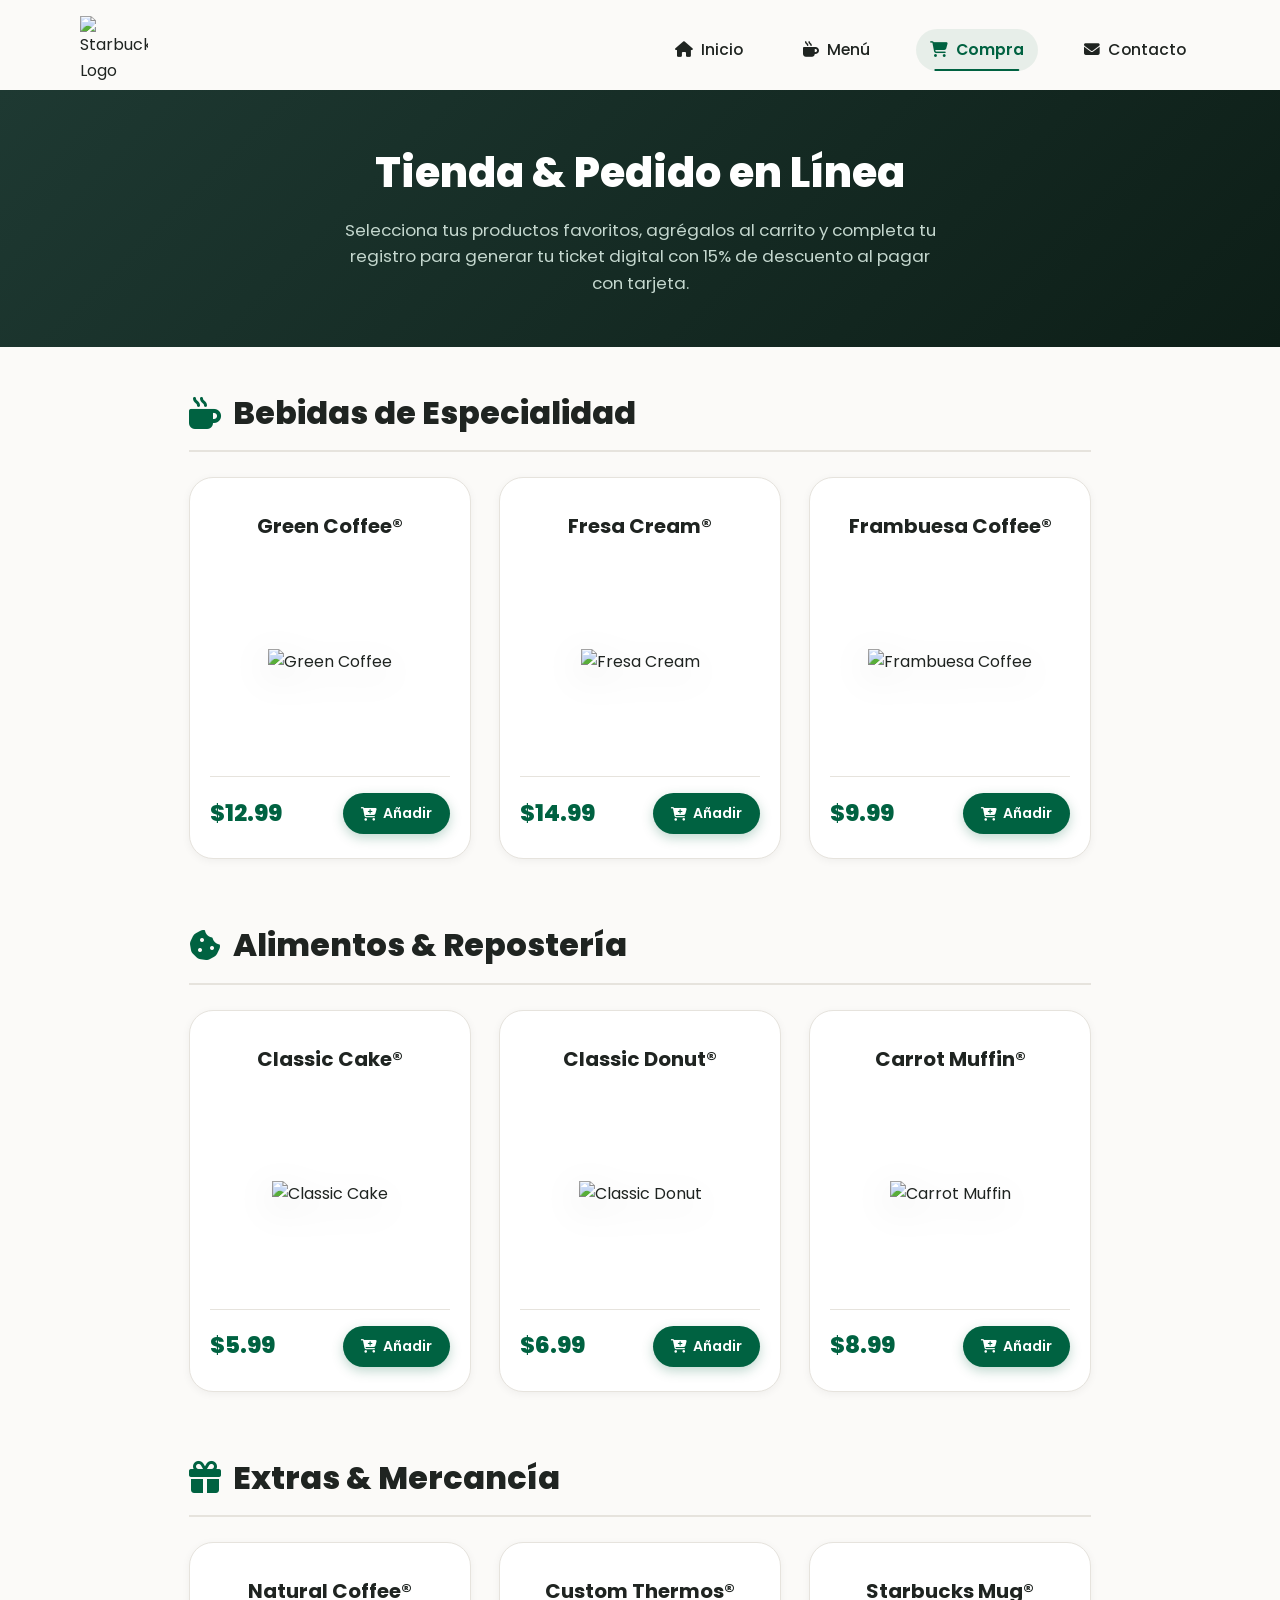
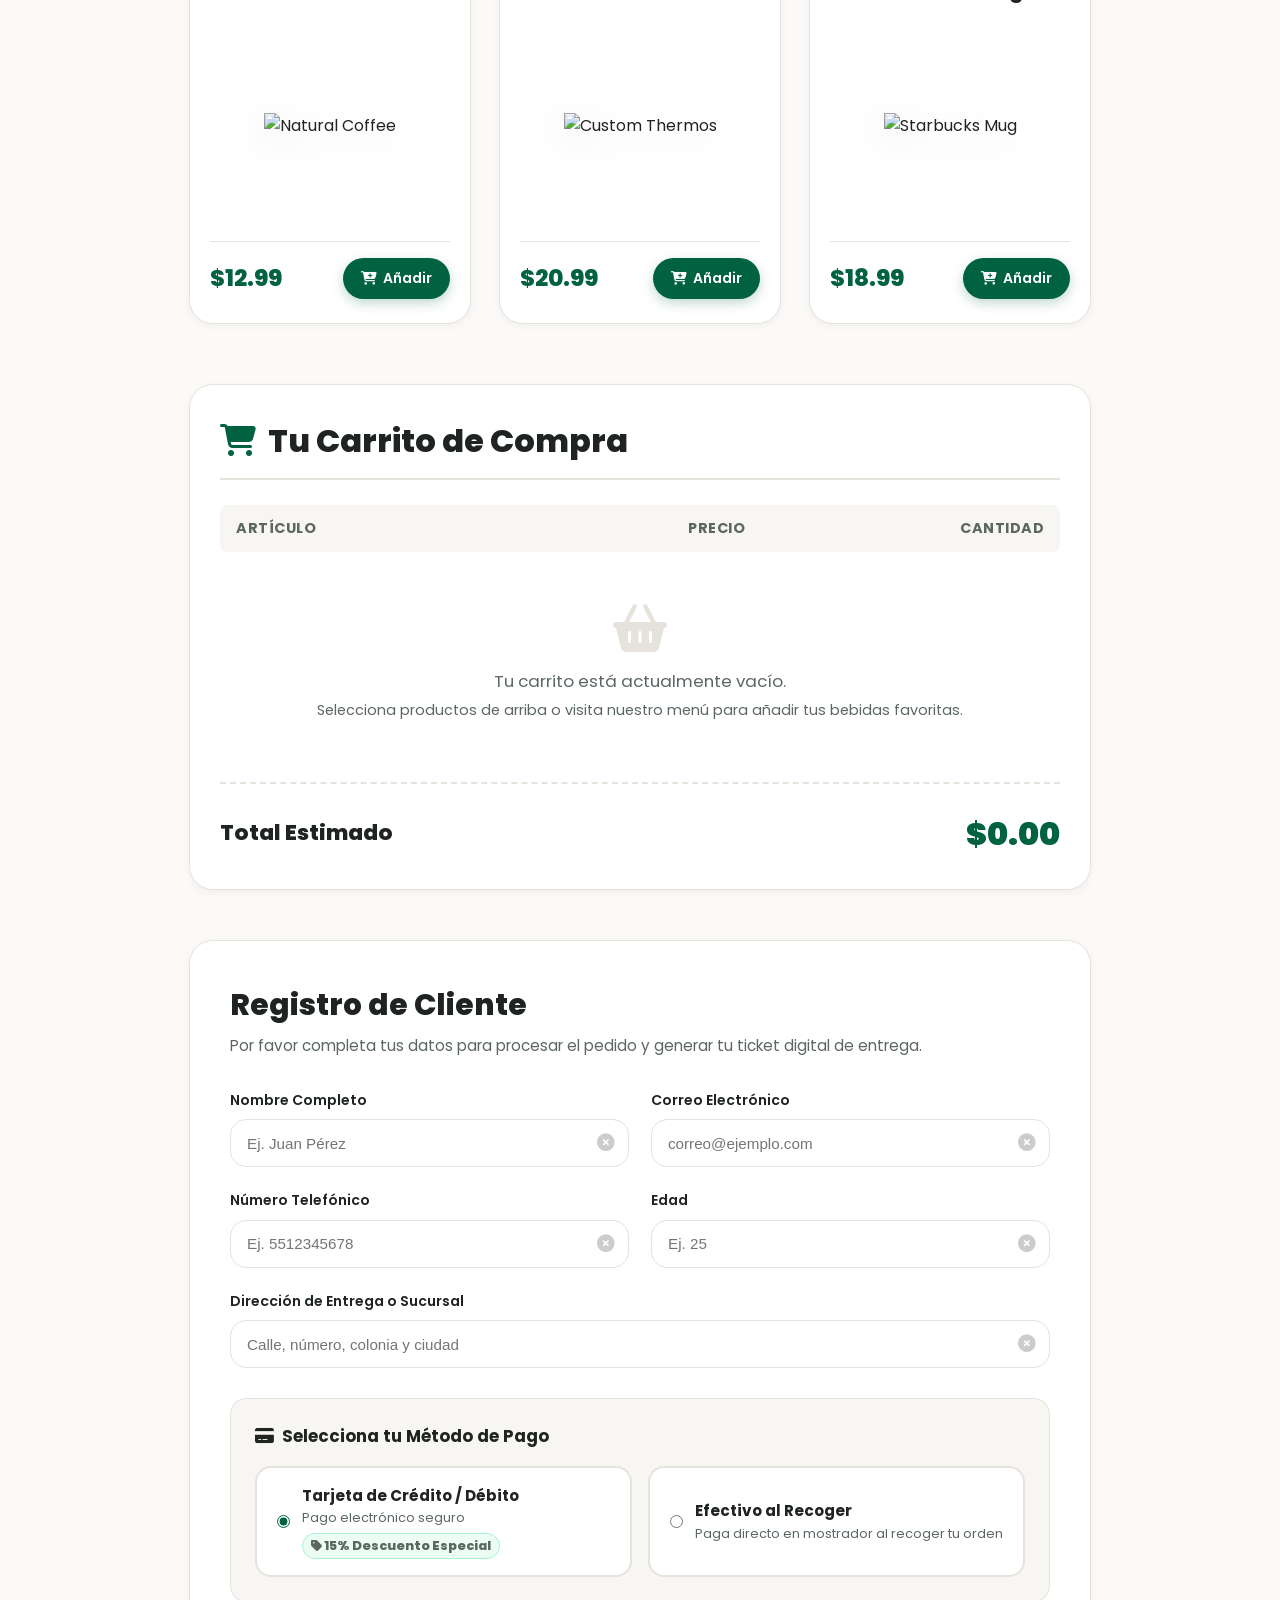
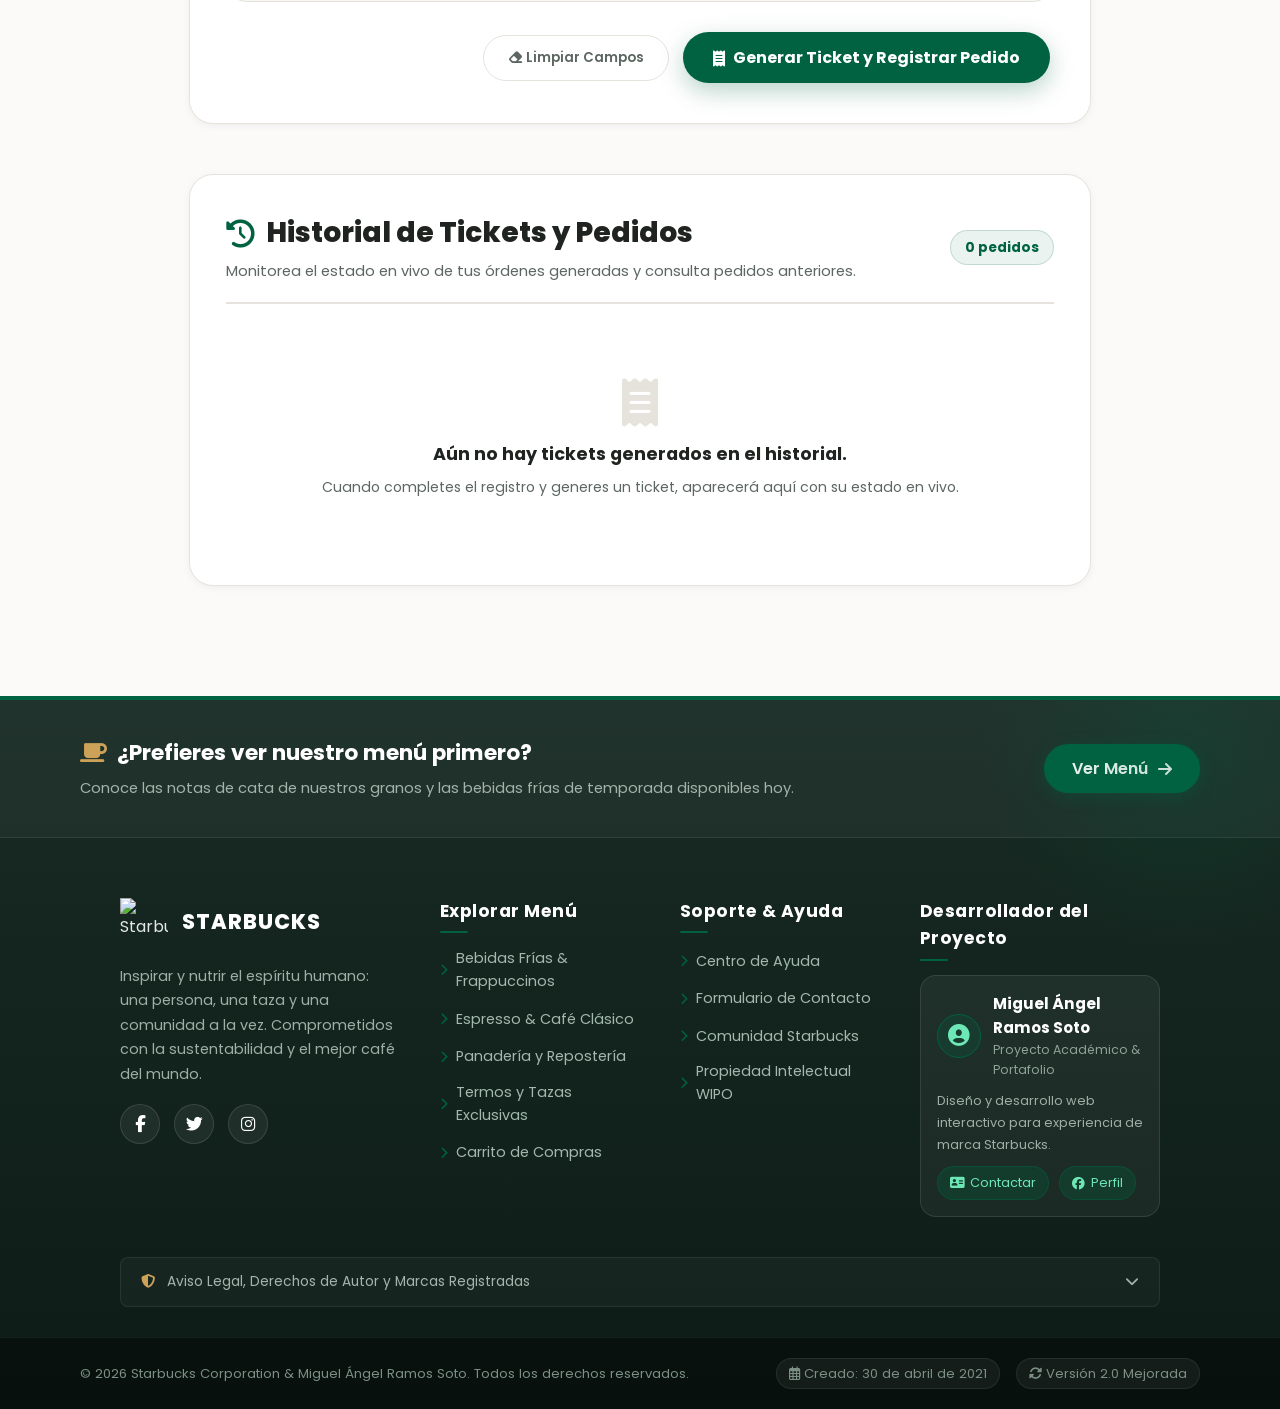
==== compra.html @ 40437608 "feat: optimizacion general de diseno, rendimiento, animaciones, footer premium e historial de ticket" ====
<!-- Miguel Angel Ramos Soto -->
<!DOCTYPE html>
<html lang="es">
<head>
  <meta charset="UTF-8">
  <meta name="viewport" content="width=device-width, initial-scale=1.0">
  <meta name="description" content="Starbucks - Tienda en línea, carrito de compras, registro y generación de ticket digital.">
  <title>Starbucks® - Carrito y Compra</title>
  <link rel="icon" href="Img/logo.ico">
  <!-- Fonts & Icons -->
  <link rel="preconnect" href="https://fonts.googleapis.com">
  <link rel="preconnect" href="https://fonts.gstatic.com" crossorigin>
  <link rel="stylesheet" href="https://cdnjs.cloudflare.com/ajax/libs/font-awesome/6.5.1/css/all.min.css">
  <!-- Stylesheets -->
  <link rel="stylesheet" href="CSS/theme.css">
  <link rel="stylesheet" href="CSS/styles.css">
  <link rel="stylesheet" href="CSS/estiloticket.css">
</head>
<body class="shop-page">

  <!-- Navigation Header -->
  <header class="site-header">
    <div class="header-brand">
      <a href="index.html" class="site-logo" aria-label="Starbucks Inicio">
        <img src="Img/logo.png" alt="Starbucks Logo" width="68" height="68">
      </a>
    </div>

    <button class="toggle-menu-btn" onclick="toggleMenu()" aria-label="Abrir Menú de Navegación">
      <span></span>
      <span></span>
      <span></span>
    </button>

    <div class="navegador-wrapper">
      <ul class="navegador">
        <li><a href="index.html"><i class="fas fa-home"></i> Inicio</a></li>
        <li><a href="menu.html"><i class="fas fa-mug-hot"></i> Menú</a></li>
        <li>
          <a href="compra.html" class="nav-cart-link activo">
            <i class="fas fa-shopping-cart"></i> Compra
            <span class="cart-badge">0</span>
          </a>
        </li>
        <li><a href="contacto.html"><i class="fas fa-envelope"></i> Contacto</a></li>
      </ul>
    </div>
  </header>

  <!-- Banner -->
  <section class="shop-hero">
    <h1>Tienda & Pedido en Línea</h1>
    <p>Selecciona tus productos favoritos, agrégalos al carrito y completa tu registro para generar tu ticket digital con 15% de descuento al pagar con tarjeta.</p>
  </section>

  <div class="container">
    
    <!-- 1. Bebidas -->
    <section class="content-section">
      <h2 class="section-header"><i class="fas fa-mug-hot"></i> Bebidas de Especialidad</h2>
      <div class="shop-items">
        <!-- Item 1 -->
        <div class="shop-item">
          <span class="shop-item-title">Green Coffee®</span>
          <div class="shop-item-image-wrapper">
            <img class="shop-item-image" src="Img/img1.png" alt="Green Coffee" loading="lazy">
          </div>
          <div class="shop-item-details">
            <span class="shop-item-price">$12.99</span>
            <button class="btn btn-primary shop-item-button" type="button">
              <i class="fas fa-cart-plus"></i> Añadir
            </button>
          </div>
        </div>

        <!-- Item 2 -->
        <div class="shop-item">
          <span class="shop-item-title">Fresa Cream®</span>
          <div class="shop-item-image-wrapper">
            <img class="shop-item-image" src="Img/img2.png" alt="Fresa Cream" loading="lazy">
          </div>
          <div class="shop-item-details">
            <span class="shop-item-price">$14.99</span>
            <button class="btn btn-primary shop-item-button" type="button">
              <i class="fas fa-cart-plus"></i> Añadir
            </button>
          </div>
        </div>

        <!-- Item 3 -->
        <div class="shop-item">
          <span class="shop-item-title">Frambuesa Coffee®</span>
          <div class="shop-item-image-wrapper">
            <img class="shop-item-image" src="Img/img3.png" alt="Frambuesa Coffee" loading="lazy">
          </div>
          <div class="shop-item-details">
            <span class="shop-item-price">$9.99</span>
            <button class="btn btn-primary shop-item-button" type="button">
              <i class="fas fa-cart-plus"></i> Añadir
            </button>
          </div>
        </div>
      </div>
    </section>

    <!-- 2. Alimentos -->
    <section class="content-section">
      <h2 class="section-header"><i class="fas fa-cookie-bite"></i> Alimentos & Repostería</h2>
      <div class="shop-items">
        <!-- Item 4 -->
        <div class="shop-item">
          <span class="shop-item-title">Classic Cake®</span>
          <div class="shop-item-image-wrapper">
            <img class="shop-item-image" src="Img/extra2.png" alt="Classic Cake" loading="lazy">
          </div>
          <div class="shop-item-details">
            <span class="shop-item-price">$5.99</span>
            <button class="btn btn-primary shop-item-button" type="button">
              <i class="fas fa-cart-plus"></i> Añadir
            </button>
          </div>
        </div>

        <!-- Item 5 -->
        <div class="shop-item">
          <span class="shop-item-title">Classic Donut®</span>
          <div class="shop-item-image-wrapper">
            <img class="shop-item-image" src="Img/extra3.png" alt="Classic Donut" loading="lazy">
          </div>
          <div class="shop-item-details">
            <span class="shop-item-price">$6.99</span>
            <button class="btn btn-primary shop-item-button" type="button">
              <i class="fas fa-cart-plus"></i> Añadir
            </button>
          </div>
        </div>

        <!-- Item 6 -->
        <div class="shop-item">
          <span class="shop-item-title">Carrot Muffin®</span>
          <div class="shop-item-image-wrapper">
            <img class="shop-item-image" src="Img/extra4.png" alt="Carrot Muffin" loading="lazy">
          </div>
          <div class="shop-item-details">
            <span class="shop-item-price">$8.99</span>
            <button class="btn btn-primary shop-item-button" type="button">
              <i class="fas fa-cart-plus"></i> Añadir
            </button>
          </div>
        </div>
      </div>
    </section>

    <!-- 3. Extras -->
    <section class="content-section">
      <h2 class="section-header"><i class="fas fa-gift"></i> Extras & Mercancía</h2>
      <div class="shop-items">
        <!-- Item 7 -->
        <div class="shop-item">
          <span class="shop-item-title">Natural Coffee®</span>
          <div class="shop-item-image-wrapper">
            <img class="shop-item-image" src="Img/extra5.png" alt="Natural Coffee" loading="lazy">
          </div>
          <div class="shop-item-details">
            <span class="shop-item-price">$12.99</span>
            <button class="btn btn-primary shop-item-button" type="button">
              <i class="fas fa-cart-plus"></i> Añadir
            </button>
          </div>
        </div>

        <!-- Item 8 -->
        <div class="shop-item">
          <span class="shop-item-title">Custom Thermos®</span>
          <div class="shop-item-image-wrapper">
            <img class="shop-item-image" src="Img/extra6.png" alt="Custom Thermos" loading="lazy">
          </div>
          <div class="shop-item-details">
            <span class="shop-item-price">$20.99</span>
            <button class="btn btn-primary shop-item-button" type="button">
              <i class="fas fa-cart-plus"></i> Añadir
            </button>
          </div>
        </div>

        <!-- Item 9 -->
        <div class="shop-item">
          <span class="shop-item-title">Starbucks Mug®</span>
          <div class="shop-item-image-wrapper">
            <img class="shop-item-image" src="Img/extra7.png" alt="Starbucks Mug" loading="lazy">
          </div>
          <div class="shop-item-details">
            <span class="shop-item-price">$18.99</span>
            <button class="btn btn-primary shop-item-button" type="button">
              <i class="fas fa-cart-plus"></i> Añadir
            </button>
          </div>
        </div>
      </div>
    </section>

    <!-- 4. Shopping Cart -->
    <section class="cart-card" id="seccion-carrito">
      <h2 class="section-header"><i class="fas fa-shopping-cart"></i> Tu Carrito de Compra</h2>
      
      <div class="cart-header-row">
        <span style="flex: 2;">Artículo</span>
        <span style="flex: 1; text-align: center;">Precio</span>
        <span style="flex: 1.2; text-align: right;">Cantidad</span>
      </div>

      <div class="cart-items">
        <!-- Rows dynamically injected by store.js -->
      </div>

      <div class="cart-empty-message" style="display: none;">
        <i class="fas fa-shopping-basket"></i>
        <p>Tu carrito está actualmente vacío.</p>
        <p style="font-size: 0.9rem; margin-top: 4px;">Selecciona productos de arriba o visita nuestro menú para añadir tus bebidas favoritas.</p>
      </div>

      <div class="cart-total-bar">
        <span class="cart-total-title">Total Estimado</span>
        <span class="cart-total-price">$0.00</span>
      </div>
    </section>

    <!-- 5. Formulario de Registro y Checkout -->
    <section class="checkout-card">
      <div class="checkout-intro">
        <h2>Registro de Cliente</h2>
        <p>Por favor completa tus datos para procesar el pedido y generar tu ticket digital de entrega.</p>
      </div>

      <form class="formulario" id="formulario" name="form">
        <div class="formulario-grid">
          
          <!-- Nombre -->
          <div class="formulario__grupo" id="grupo__nombre">
            <label for="nombre" class="formulario__label">Nombre Completo</label>
            <div class="formulario__grupo-input">
              <input type="text" class="formulario__input" name="nombre" id="nombre" placeholder="Ej. Juan Pérez" required>
              <i class="formulario__validacion-estado fas fa-times-circle"></i>
            </div>
            <p class="formulario__input-error">Solo se aceptan letras y espacios (2 a 40 caracteres).</p>
          </div>

          <!-- Correo -->
          <div class="formulario__grupo" id="grupo__correo">
            <label for="correo" class="formulario__label">Correo Electrónico</label>
            <div class="formulario__grupo-input">
              <input type="email" class="formulario__input" name="correo" id="correo" placeholder="correo@ejemplo.com" required>
              <i class="formulario__validacion-estado fas fa-times-circle"></i>
            </div>
            <p class="formulario__input-error">Ingrese un correo electrónico válido (ej. usuario@gmail.com).</p>
          </div>

          <!-- Teléfono -->
          <div class="formulario__grupo" id="grupo__telefono">
            <label for="telefono" class="formulario__label">Número Telefónico</label>
            <div class="formulario__grupo-input">
              <input type="tel" class="formulario__input" name="telefono" id="telefono" placeholder="Ej. 5512345678" required>
              <i class="formulario__validacion-estado fas fa-times-circle"></i>
            </div>
            <p class="formulario__input-error">Solo números (entre 7 y 14 dígitos).</p>
          </div>

          <!-- Edad -->
          <div class="formulario__grupo" id="grupo__edad">
            <label for="edad" class="formulario__label">Edad</label>
            <div class="formulario__grupo-input">
              <input type="number" class="formulario__input" name="edad" id="edad" min="1" max="99" placeholder="Ej. 25" required>
              <i class="formulario__validacion-estado fas fa-times-circle"></i>
            </div>
            <p class="formulario__input-error">Ingrese una edad válida (1 a 99 años).</p>
          </div>

          <!-- Dirección -->
          <div class="formulario__grupo full-width" id="grupo__direccion">
            <label for="direccion" class="formulario__label">Dirección de Entrega o Sucursal</label>
            <div class="formulario__grupo-input">
              <input type="text" class="formulario__input" name="direccion" id="direccion" placeholder="Calle, número, colonia y ciudad" required>
              <i class="formulario__validacion-estado fas fa-times-circle"></i>
            </div>
            <p class="formulario__input-error">La dirección debe tener entre 5 y 60 caracteres.</p>
          </div>

        </div>

        <!-- Método de Pago -->
        <div class="payment-selector">
          <div class="payment-title">
            <i class="fas fa-credit-card"></i> Selecciona tu Método de Pago
          </div>
          <div class="payment-options-grid">
            <label class="payment-card-option" for="tarjeta">
              <input type="radio" name="tipo" id="tarjeta" value="Tarjeta de Crédito" checked>
              <div class="payment-card-label">
                <strong>Tarjeta de Crédito / Débito</strong>
                <span>Pago electrónico seguro</span>
                <span class="discount-badge"><i class="fas fa-tag"></i> 15% Descuento Especial</span>
              </div>
            </label>

            <label class="payment-card-option" for="efectivo">
              <input type="radio" name="tipo" id="efectivo" value="Dinero en Efectivo">
              <div class="payment-card-label">
                <strong>Efectivo al Recoger</strong>
                <span>Paga directo en mostrador al recoger tu orden</span>
              </div>
            </label>
          </div>
        </div>

        <!-- Mensajes de Estado -->
        <div class="formulario__mensaje" id="formulario__mensaje">
          <p><i class="fas fa-exclamation-triangle"></i> <b>Error:</b> Por favor revisa que todos los campos del formulario estén correctamente llenados.</p>
        </div>

        <div class="formulario__mensaje-exito" id="formulario__mensaje-exito">
          <!-- Text dynamically filled upon order confirmation -->
        </div>

        <!-- Botones de Acción del Formulario -->
        <div class="form-actions-row">
          <button id="boton2" type="button" class="btn-clear">
            <i class="fas fa-eraser"></i> Limpiar Campos
          </button>
          <button id="boton" type="button" class="btn-generate-ticket">
            <i class="fas fa-receipt"></i> Generar Ticket y Registrar Pedido
          </button>
        </div>

        <!-- 6. Ticket de Compra Digital -->
        <div id="mostrar">
          <div class="ticket-wrapper">
            <div class="ticket-top">
              <div class="ticket-brand">
                <img src="Img/logo.png" alt="Starbucks Logo">
                <div class="ticket-brand-text">
                  <h2>Starbucks Coffee®</h2>
                  <p>1500 Broadway, New York NY • Sucursal Oficial</p>
                </div>
              </div>
              <span class="ticket-badge-pill">Ticket Digital</span>
            </div>

            <!-- Contenido dinámico del ticket -->
            <div id="parrafo"></div>

            <div class="ticket-footer-centrar">
              <img src="Img/barras.png" alt="Código de Barras" class="ticket-barcode-img">
              <p>Presenta este código al recoger tu pedido en mostrador.<br>¡Starbucks® agradece tu preferencia!</p>
              
              <div class="ticket-action-btns">
                <button type="button" class="btn-print-ticket" onclick="printTicket()">
                  <i class="fas fa-print"></i> Imprimir / Guardar Ticket
                </button>
              </div>
            </div>
          </div>
        </div>

      </form>
    </section>

    <!-- 7. Historial de Tickets y Estado de Pedidos -->
    <section class="ticket-history-card" id="seccion-historial">
      <div class="history-header">
        <div class="history-title-box">
          <h2><i class="fas fa-clock-rotate-left"></i> Historial de Tickets y Pedidos</h2>
          <p>Monitorea el estado en vivo de tus órdenes generadas y consulta pedidos anteriores.</p>
        </div>
        <span class="history-count-badge" id="historial-count">0 pedidos</span>
      </div>

      <div class="history-items-container" id="historial-contenedor">
        <!-- Renderizado dinámicamente por store.js -->
      </div>
    </section>

  </div>

  <!-- Premium Starbucks Footer -->
  <footer class="site-footer">
    <div class="footer-top-cta">
      <div class="footer-cta-wrapper">
        <div class="footer-cta-text">
          <h3><i class="fas fa-coffee" style="color: var(--sb-accent-gold);"></i> ¿Prefieres ver nuestro menú primero?</h3>
          <p>Conoce las notas de cata de nuestros granos y las bebidas frías de temporada disponibles hoy.</p>
        </div>
        <a href="menu.html" class="footer-cta-btn">
          <span>Ver Menú</span> <i class="fas fa-arrow-right"></i>
        </a>
      </div>
    </div>

    <div class="footer-main">
      <div class="footer-col">
        <div class="footer-brand-logo">
          <img src="Img/logo.png" alt="Starbucks Logo" width="48" height="48">
          <span>STARBUCKS</span>
        </div>
        <p>Inspirar y nutrir el espíritu humano: una persona, una taza y una comunidad a la vez. Comprometidos con la sustentabilidad y el mejor café del mundo.</p>
        <div class="footer-socials">
          <a href="https://www.facebook.com/Starbucks" target="_blank" rel="noopener noreferrer" class="footer-social-link" aria-label="Facebook">
            <i class="fab fa-facebook-f"></i>
          </a>
          <a href="https://twitter.com/starbucks" target="_blank" rel="noopener noreferrer" class="footer-social-link" aria-label="Twitter">
            <i class="fab fa-twitter"></i>
          </a>
          <a href="https://www.instagram.com/starbucks" target="_blank" rel="noopener noreferrer" class="footer-social-link" aria-label="Instagram">
            <i class="fab fa-instagram"></i>
          </a>
        </div>
      </div>

      <div class="footer-col">
        <h4>Explorar Menú</h4>
        <ul class="footer-links">
          <li><a href="menu.html"><i class="fas fa-chevron-right"></i> Bebidas Frías & Frappuccinos</a></li>
          <li><a href="menu.html"><i class="fas fa-chevron-right"></i> Espresso & Café Clásico</a></li>
          <li><a href="menu.html"><i class="fas fa-chevron-right"></i> Panadería y Repostería</a></li>
          <li><a href="menu.html"><i class="fas fa-chevron-right"></i> Termos y Tazas Exclusivas</a></li>
          <li><a href="compra.html"><i class="fas fa-chevron-right"></i> Carrito de Compras</a></li>
        </ul>
      </div>

      <div class="footer-col">
        <h4>Soporte & Ayuda</h4>
        <ul class="footer-links">
          <li><a href="https://www.starbucks.com.mx/customer-service/" target="_blank" rel="noopener noreferrer"><i class="fas fa-chevron-right"></i> Centro de Ayuda</a></li>
          <li><a href="contacto.html"><i class="fas fa-chevron-right"></i> Formulario de Contacto</a></li>
          <li><a href="https://www.starbucks.es/responsibility/community" target="_blank" rel="noopener noreferrer"><i class="fas fa-chevron-right"></i> Comunidad Starbucks</a></li>
          <li><a href="https://www.wipo.int/copyright/es/" target="_blank" rel="noopener noreferrer"><i class="fas fa-chevron-right"></i> Propiedad Intelectual WIPO</a></li>
        </ul>
      </div>

      <div class="footer-col">
        <h4>Desarrollador del Proyecto</h4>
        <div class="author-badge">
          <div class="author-badge-top">
            <div class="author-avatar-icon">
              <i class="fas fa-user-circle"></i>
            </div>
            <div class="author-info">
              <strong>Miguel Ángel Ramos Soto</strong>
              <span>Proyecto Académico & Portafolio</span>
            </div>
          </div>
          <p style="font-size: 0.8rem; margin-bottom: 8px;">Diseño y desarrollo web interactivo para experiencia de marca Starbucks.</p>
          <div class="author-actions">
            <a href="contacto.html"><i class="fas fa-address-card"></i> Contactar</a>
            <a href="https://www.facebook.com/profile.php?id=100006413612910" target="_blank" rel="noopener noreferrer"><i class="fab fa-facebook"></i> Perfil</a>
          </div>
        </div>
      </div>
    </div>

    <!-- Collapsible Legal Terms & Rights -->
    <div class="footer-legal-card">
      <button class="legal-toggle-btn" onclick="toggleLegal()" aria-expanded="false">
        <span><i class="fas fa-shield-alt" style="color: var(--sb-accent-gold); margin-right: 8px;"></i> Aviso Legal, Derechos de Autor y Marcas Registradas</span>
        <i class="fas fa-chevron-down"></i>
      </button>
      <div class="legal-content-body">
        <p><strong>Aviso de Propiedad Intelectual:</strong> Los productos, logotipos, nombres comerciales, gráficos e imágenes mostrados en este sitio web son propiedad exclusiva de sus respectivos representantes y de Starbucks Coffee Company. Este proyecto fue realizado con fines demostrativos, académicos e informativos.</p>
        <p><strong>Marcas Registradas & Patentes:</strong> Starbucks® y el logotipo de la Sirena son marcas comerciales registradas de Starbucks Corporation. Para mayor información sobre las políticas oficiales, visite los <a href="https://www.starbucks.com.mx/about-us/company-information/online-policies/terms-of-use" target="_blank" rel="noopener noreferrer">Términos de Uso de Starbucks</a> o la <a href="https://www.wipo.int/copyright/es/" target="_blank" rel="noopener noreferrer">Organización Mundial de la Propiedad Intelectual (WIPO)</a>.</p>
      </div>
    </div>

    <!-- Bottom Meta Copyright Bar -->
    <div class="footer-bottom">
      <div class="footer-bottom-wrapper">
        <div>
          © 2026 Starbucks Corporation & Miguel Ángel Ramos Soto. Todos los derechos reservados.
        </div>
        <div class="footer-meta-dates">
          <span class="footer-meta-pill"><i class="far fa-calendar-alt"></i> Creado: 30 de abril de 2021</span>
          <span class="footer-meta-pill"><i class="fas fa-sync-alt"></i> Versión 2.0 Mejorada</span>
        </div>
      </div>
    </div>
  </footer>

  <!-- Scripts -->
  <script src="JS/myscript.js"></script>
  <script src="JS/store.js"></script>
</body>
</html>
---- CSS/theme.css ----
/* ==========================================================================
   Starbucks Modern Theme & Design System
   Performance, Animations, Global Navigation & Premium Footer
   ========================================================================== */

@import url('https://fonts.googleapis.com/css2?family=Poppins:wght@300;400;500;600;700;800;900&display=swap');

:root {
  /* Brand Color Palette */
  --sb-green: #006241;
  --sb-green-light: #00754a;
  --sb-green-dark: #1e3932;
  --sb-green-soft: rgba(0, 98, 65, 0.08);
  --sb-green-border: rgba(0, 98, 65, 0.18);
  
  --sb-accent-pink: #eb7495;
  --sb-accent-purple: #d752b1;
  --sb-accent-cream: #f2f0eb;
  --sb-accent-gold: #cba258;

  /* Neutrals */
  --sb-white: #ffffff;
  --sb-bg: #fbfaf8;
  --sb-surface: #ffffff;
  --sb-surface-hover: #f7f6f2;
  --sb-text: #1f2421;
  --sb-text-muted: #5c6761;
  --sb-text-light: #8e9a93;
  --sb-border: #e6e3dd;

  /* Elevations */
  --shadow-sm: 0 2px 8px rgba(0, 0, 0, 0.05);
  --shadow-md: 0 8px 24px rgba(0, 0, 0, 0.08);
  --shadow-lg: 0 16px 40px rgba(0, 0, 0, 0.12);
  --shadow-glow: 0 8px 25px rgba(0, 98, 65, 0.28);

  /* Border Radii */
  --radius-sm: 8px;
  --radius-md: 16px;
  --radius-lg: 24px;
  --radius-pill: 9999px;

  /* Transitions */
  --transition-fast: 0.2s cubic-bezier(0.16, 1, 0.3, 1);
  --transition-smooth: 0.35s cubic-bezier(0.16, 1, 0.3, 1);
  --transition-slow: 0.6s cubic-bezier(0.16, 1, 0.3, 1);
}

/* ==========================================================================
   CSS Reset & Base Styles
   ========================================================================== */
*, *::before, *::after {
  margin: 0;
  padding: 0;
  box-sizing: border-box;
}

html {
  scroll-behavior: smooth;
  font-size: 16px;
  -webkit-text-size-adjust: 100%;
}

body {
  font-family: 'Poppins', -apple-system, BlinkMacSystemFont, 'Segoe UI', Roboto, sans-serif;
  color: var(--sb-text);
  background-color: var(--sb-bg);
  line-height: 1.6;
  overflow-x: hidden;
  min-height: 100vh;
  display: flex;
  flex-direction: column;
}

img {
  max-width: 100%;
  height: auto;
  display: block;
}

a {
  text-decoration: none;
  color: inherit;
  transition: color var(--transition-fast);
}

button {
  font-family: inherit;
  cursor: pointer;
  border: none;
  background: none;
  outline: none;
}

/* ==========================================================================
   Keyframe Animations
   ========================================================================== */
@keyframes floatAnimation {
  0% {
    transform: translateY(0px) rotate(0deg);
  }
  50% {
    transform: translateY(-16px) rotate(1.5deg);
  }
  100% {
    transform: translateY(0px) rotate(0deg);
  }
}

@keyframes pulseSubtle {
  0%, 100% {
    transform: scale(1);
    opacity: 1;
  }
  50% {
    transform: scale(1.05);
    opacity: 0.9;
  }
}

@keyframes fadeInUp {
  from {
    opacity: 0;
    transform: translateY(28px);
  }
  to {
    opacity: 1;
    transform: translateY(0);
  }
}

@keyframes fadeInLeft {
  from {
    opacity: 0;
    transform: translateX(-30px);
  }
  to {
    opacity: 1;
    transform: translateX(0);
  }
}

@keyframes fadeInRight {
  from {
    opacity: 0;
    transform: translateX(30px);
  }
  to {
    opacity: 1;
    transform: translateX(0);
  }
}

@keyframes scaleIn {
  from {
    opacity: 0;
    transform: scale(0.92);
  }
  to {
    opacity: 1;
    transform: scale(1);
  }
}

@keyframes toastSlideIn {
  from {
    transform: translateX(110%);
    opacity: 0;
  }
  to {
    transform: translateX(0);
    opacity: 1;
  }
}

@keyframes toastSlideOut {
  from {
    transform: translateX(0);
    opacity: 1;
  }
  to {
    transform: translateX(110%);
    opacity: 0;
  }
}

@keyframes badgeBounce {
  0%, 100% { transform: scale(1); }
  50% { transform: scale(1.35); }
}

/* ==========================================================================
   Global Header & Navigation
   ========================================================================== */
header.site-header {
  position: fixed;
  top: 0;
  left: 0;
  width: 100%;
  padding: 16px 80px;
  display: flex;
  justify-content: space-between;
  align-items: center;
  z-index: 1000;
  transition: all var(--transition-smooth);
}

header.site-header.scrolled {
  background: rgba(255, 255, 255, 0.92);
  backdrop-filter: blur(14px);
  -webkit-backdrop-filter: blur(14px);
  padding: 12px 80px;
  box-shadow: 0 4px 20px rgba(0, 0, 0, 0.06);
}

.header-brand {
  display: flex;
  align-items: center;
  gap: 12px;
}

.site-logo {
  position: relative;
  display: inline-block;
  transition: transform var(--transition-smooth);
}

.site-logo img {
  max-width: 68px;
  height: auto;
  transition: transform var(--transition-smooth);
}

.site-logo:hover img {
  transform: rotate(15deg) scale(1.08);
}

.navegador-wrapper {
  display: flex;
  align-items: center;
}

ul.navegador {
  display: flex;
  align-items: center;
  list-style: none;
  gap: 32px;
}

ul.navegador li a {
  position: relative;
  color: var(--sb-text);
  font-weight: 500;
  font-size: 0.98rem;
  padding: 8px 14px;
  border-radius: var(--radius-pill);
  transition: all var(--transition-fast);
  display: inline-flex;
  align-items: center;
  gap: 8px;
}

ul.navegador li a::after {
  content: '';
  position: absolute;
  bottom: 0px;
  left: 50%;
  width: 0;
  height: 2px;
  background: var(--sb-green);
  transition: all var(--transition-smooth);
  transform: translateX(-50%);
  border-radius: 2px;
}

ul.navegador li a:hover {
  color: var(--sb-green);
}

ul.navegador li a:hover::after,
ul.navegador li a.activo::after {
  width: 70%;
}

ul.navegador li a.activo {
  color: var(--sb-green);
  font-weight: 600;
  background: var(--sb-green-soft);
}

/* Cart Icon Badge */
.nav-cart-link {
  position: relative;
}

.cart-badge {
  display: inline-flex;
  align-items: center;
  justify-content: center;
  min-width: 20px;
  height: 20px;
  padding: 0 6px;
  background: var(--sb-green);
  color: #fff;
  border-radius: var(--radius-pill);
  font-size: 0.72rem;
  font-weight: 700;
  margin-left: 4px;
  transition: transform var(--transition-fast);
}

.cart-badge.bump {
  animation: badgeBounce 0.4s ease;
}

/* Mobile Toggle Hamburger */
.toggle-menu-btn {
  display: none;
  width: 44px;
  height: 44px;
  cursor: pointer;
  border-radius: 50%;
  background: rgba(0, 98, 65, 0.08);
  position: relative;
  z-index: 1100;
  border: none;
  flex-direction: column;
  justify-content: center;
  align-items: center;
  gap: 6px;
  transition: background var(--transition-fast);
}

.toggle-menu-btn span {
  display: block;
  width: 22px;
  height: 2px;
  background: var(--sb-green-dark);
  border-radius: 2px;
  transition: all var(--transition-smooth);
}

.toggle-menu-btn.active span:nth-child(1) {
  transform: translateY(8px) rotate(45deg);
}

.toggle-menu-btn.active span:nth-child(2) {
  opacity: 0;
  transform: translateX(10px);
}

.toggle-menu-btn.active span:nth-child(3) {
  transform: translateY(-8px) rotate(-45deg);
}

/* ==========================================================================
   Modern Toast Notification System
   ========================================================================== */
#toast-container {
  position: fixed;
  bottom: 24px;
  right: 24px;
  z-index: 9999;
  display: flex;
  flex-direction: column;
  gap: 12px;
  pointer-events: none;
}

.toast-msg {
  pointer-events: auto;
  display: flex;
  align-items: center;
  gap: 14px;
  background: #ffffff;
  color: var(--sb-text);
  padding: 14px 20px;
  border-radius: var(--radius-md);
  box-shadow: 0 12px 36px rgba(0, 0, 0, 0.15);
  border-left: 5px solid var(--sb-green);
  animation: toastSlideIn 0.35s cubic-bezier(0.16, 1, 0.3, 1) forwards;
  max-width: 380px;
  font-size: 0.92rem;
  font-weight: 500;
}

.toast-msg.toast-error {
  border-left-color: #eb5757;
}

.toast-msg.toast-info {
  border-left-color: #2f80ed;
}

.toast-msg.closing {
  animation: toastSlideOut 0.3s cubic-bezier(0.16, 1, 0.3, 1) forwards;
}

.toast-icon {
  font-size: 1.25rem;
  color: var(--sb-green);
}

.toast-error .toast-icon {
  color: #eb5757;
}

/* ==========================================================================
   Floating Back To Top Button
   ========================================================================== */
.back-to-top {
  position: fixed;
  bottom: 28px;
  right: 28px;
  width: 48px;
  height: 48px;
  border-radius: 50%;
  background: var(--sb-green);
  color: #fff;
  display: flex;
  align-items: center;
  justify-content: center;
  box-shadow: var(--shadow-glow);
  opacity: 0;
  visibility: hidden;
  transform: translateY(20px);
  transition: all var(--transition-smooth);
  z-index: 900;
  cursor: pointer;
}

.back-to-top.visible {
  opacity: 1;
  visibility: visible;
  transform: translateY(0);
}

.back-to-top:hover {
  background: var(--sb-green-dark);
  transform: translateY(-4px);
}

/* ==========================================================================
   Premium Starbucks Footer (Unified Across All Pages)
   ========================================================================== */
footer.site-footer {
  margin-top: auto;
  background: linear-gradient(180deg, #182b24 0%, #0d1b16 100%);
  color: #e2e8e5;
  position: relative;
  overflow: hidden;
  border-top: 4px solid var(--sb-green);
}

footer.site-footer::before {
  content: '';
  position: absolute;
  top: -150px;
  right: -100px;
  width: 400px;
  height: 400px;
  background: radial-gradient(circle, rgba(0, 98, 65, 0.22) 0%, transparent 70%);
  border-radius: 50%;
  pointer-events: none;
}

.footer-top-cta {
  background: rgba(255, 255, 255, 0.04);
  border-bottom: 1px solid rgba(255, 255, 255, 0.08);
  padding: 36px 80px;
}

.footer-cta-wrapper {
  max-width: 1200px;
  margin: 0 auto;
  display: flex;
  justify-content: space-between;
  align-items: center;
  flex-wrap: wrap;
  gap: 24px;
}

.footer-cta-text h3 {
  color: #ffffff;
  font-size: 1.35rem;
  font-weight: 700;
  margin-bottom: 6px;
  display: flex;
  align-items: center;
  gap: 10px;
}

.footer-cta-text p {
  color: #a3b2ab;
  font-size: 0.92rem;
}

.footer-cta-btn {
  display: inline-flex;
  align-items: center;
  gap: 10px;
  background: var(--sb-green);
  color: #fff;
  font-weight: 600;
  padding: 12px 28px;
  border-radius: var(--radius-pill);
  transition: all var(--transition-fast);
  box-shadow: 0 4px 16px rgba(0, 98, 65, 0.35);
}

.footer-cta-btn:hover {
  background: var(--sb-green-light);
  transform: translateY(-2px);
  box-shadow: 0 6px 20px rgba(0, 98, 65, 0.5);
  color: #fff;
}

.footer-main {
  max-width: 1200px;
  margin: 0 auto;
  padding: 60px 80px 40px;
  display: grid;
  grid-template-columns: 1.4fr 1fr 1fr 1.2fr;
  gap: 40px;
}

.footer-col h4 {
  color: #ffffff;
  font-size: 1.08rem;
  font-weight: 700;
  margin-bottom: 22px;
  position: relative;
  letter-spacing: 0.5px;
}

.footer-col h4::after {
  content: '';
  position: absolute;
  left: 0;
  bottom: -8px;
  width: 28px;
  height: 2px;
  background: var(--sb-green);
  border-radius: 2px;
}

.footer-col p {
  color: #9cb0a6;
  font-size: 0.9rem;
  line-height: 1.7;
  margin-bottom: 16px;
}

.footer-brand-logo {
  display: flex;
  align-items: center;
  gap: 14px;
  margin-bottom: 18px;
}

.footer-brand-logo img {
  width: 48px;
  height: auto;
}

.footer-brand-logo span {
  font-size: 1.3rem;
  font-weight: 800;
  color: #ffffff;
  letter-spacing: 1px;
}

.footer-links {
  list-style: none;
  display: flex;
  flex-direction: column;
  gap: 12px;
}

.footer-links li a {
  color: #a3b8ae;
  font-size: 0.9rem;
  transition: all var(--transition-fast);
  display: inline-flex;
  align-items: center;
  gap: 8px;
}

.footer-links li a:hover {
  color: #ffffff;
  transform: translateX(4px);
}

.footer-links li a i {
  font-size: 0.75rem;
  color: var(--sb-green);
}

.author-badge {
  background: rgba(255, 255, 255, 0.05);
  border: 1px solid rgba(255, 255, 255, 0.1);
  padding: 16px;
  border-radius: var(--radius-md);
  margin-top: 10px;
}

.author-badge-top {
  display: flex;
  align-items: center;
  gap: 12px;
  margin-bottom: 10px;
}

.author-avatar-icon {
  width: 44px;
  height: 44px;
  border-radius: 50%;
  background: rgba(0, 98, 65, 0.25);
  border: 1.5px solid var(--sb-green);
  color: #6ee7b7;
  display: flex;
  align-items: center;
  justify-content: center;
  font-size: 1.35rem;
  flex-shrink: 0;
}

.author-info strong {
  display: block;
  color: #fff;
  font-size: 0.95rem;
}

.author-info span {
  display: block;
  font-size: 0.78rem;
  color: #8da397;
}

.author-actions {
  display: flex;
  gap: 10px;
  margin-top: 10px;
}

.author-actions a {
  font-size: 0.8rem;
  padding: 6px 12px;
  border-radius: var(--radius-pill);
  background: rgba(0, 98, 65, 0.3);
  color: #6ee7b7;
  border: 1px solid rgba(0, 98, 65, 0.5);
  display: inline-flex;
  align-items: center;
  gap: 6px;
  transition: all var(--transition-fast);
}

.author-actions a:hover {
  background: var(--sb-green);
  color: #ffffff;
}

/* Footer Social Icons */
.footer-socials {
  display: flex;
  align-items: center;
  gap: 14px;
  margin-top: 18px;
}

.footer-social-link {
  width: 40px;
  height: 40px;
  border-radius: 50%;
  background: rgba(255, 255, 255, 0.06);
  border: 1px solid rgba(255, 255, 255, 0.12);
  display: flex;
  align-items: center;
  justify-content: center;
  color: #ffffff;
  font-size: 1.05rem;
  transition: all var(--transition-smooth);
}

.footer-social-link:hover {
  background: var(--sb-green);
  color: #fff;
  transform: translateY(-3px) scale(1.08);
  box-shadow: 0 4px 14px rgba(0, 98, 65, 0.5);
}

/* Legal Accordion / Collapsible */
.footer-legal-card {
  max-width: 1200px;
  margin: 0 auto 30px;
  padding: 0 80px;
}

.legal-toggle-btn {
  width: 100%;
  background: rgba(255, 255, 255, 0.03);
  border: 1px solid rgba(255, 255, 255, 0.08);
  padding: 14px 20px;
  border-radius: var(--radius-sm);
  color: #a4b5ad;
  font-size: 0.86rem;
  display: flex;
  justify-content: space-between;
  align-items: center;
  transition: all var(--transition-fast);
  cursor: pointer;
}

.legal-toggle-btn:hover {
  background: rgba(255, 255, 255, 0.06);
  color: #ffffff;
}

.legal-toggle-btn i {
  transition: transform var(--transition-fast);
}

.legal-toggle-btn.open i {
  transform: rotate(180deg);
}

.legal-content-body {
  display: none;
  background: rgba(0, 0, 0, 0.25);
  border: 1px solid rgba(255, 255, 255, 0.06);
  border-top: none;
  padding: 20px;
  border-radius: 0 0 var(--radius-sm) var(--radius-sm);
  color: #8c9f95;
  font-size: 0.82rem;
  line-height: 1.8;
}

.legal-content-body.open {
  display: block;
  animation: fadeInUp 0.3s ease;
}

.legal-content-body a {
  color: #6ee7b7;
  text-decoration: underline;
}

.legal-content-body a:hover {
  color: #a7f3d0;
}

/* Bottom Copyright Bar */
.footer-bottom {
  background: rgba(0, 0, 0, 0.4);
  border-top: 1px solid rgba(255, 255, 255, 0.06);
  padding: 20px 80px;
}

.footer-bottom-wrapper {
  max-width: 1200px;
  margin: 0 auto;
  display: flex;
  justify-content: space-between;
  align-items: center;
  flex-wrap: wrap;
  gap: 16px;
  font-size: 0.82rem;
  color: #7b8f84;
}

.footer-meta-dates {
  display: flex;
  align-items: center;
  gap: 16px;
  flex-wrap: wrap;
}

.footer-meta-pill {
  background: rgba(255, 255, 255, 0.05);
  padding: 4px 12px;
  border-radius: var(--radius-pill);
  border: 1px solid rgba(255, 255, 255, 0.08);
}

/* ==========================================================================
   Responsive Breakpoints
   ========================================================================== */
@media (max-width: 1024px) {
  header.site-header,
  header.site-header.scrolled {
    padding: 14px 40px;
  }
  
  .footer-main {
    grid-template-columns: 1fr 1fr;
    padding: 40px 40px 30px;
    gap: 36px;
  }

  .footer-top-cta,
  .footer-legal-card,
  .footer-bottom {
    padding-left: 40px;
    padding-right: 40px;
  }
}

@media (max-width: 768px) {
  header.site-header,
  header.site-header.scrolled {
    padding: 12px 24px;
  }

  .toggle-menu-btn {
    display: flex;
  }

  ul.navegador {
    position: fixed;
    top: 0;
    right: -100%;
    width: 280px;
    height: 100vh;
    background: #ffffff;
    box-shadow: -8px 0 30px rgba(0, 0, 0, 0.15);
    flex-direction: column;
    justify-content: flex-start;
    padding: 90px 24px 30px;
    gap: 14px;
    transition: right var(--transition-smooth);
    z-index: 1050;
  }

  ul.navegador.active {
    right: 0;
  }

  ul.navegador li {
    width: 100%;
  }

  ul.navegador li a {
    width: 100%;
    font-size: 1.1rem;
    padding: 12px 18px;
    border-radius: var(--radius-sm);
  }

  /* Nav Backdrop */
  .nav-backdrop {
    display: none;
    position: fixed;
    inset: 0;
    background: rgba(0, 0, 0, 0.45);
    backdrop-filter: blur(4px);
    z-index: 1020;
  }

  .nav-backdrop.active {
    display: block;
  }

  .footer-main {
    grid-template-columns: 1fr;
    padding: 30px 24px;
    gap: 30px;
  }

  .footer-top-cta,
  .footer-legal-card,
  .footer-bottom {
    padding-left: 24px;
    padding-right: 24px;
  }

  .footer-cta-wrapper,
  .footer-bottom-wrapper {
    flex-direction: column;
    text-align: center;
    justify-content: center;
  }

  .footer-meta-dates {
    justify-content: center;
  }
}
---- CSS/styles.css ----
/* ==========================================================================
   Starbucks Store & Checkout Styles (styles.css)
   ========================================================================== */

.shop-page {
  padding-top: 90px;
  background-color: var(--sb-bg);
  min-height: 100vh;
}

/* Page Hero Banner */
.shop-hero {
  background: linear-gradient(135deg, var(--sb-green-dark) 0%, #0d1e17 100%);
  color: #ffffff;
  padding: 50px 30px;
  text-align: center;
  margin-bottom: 40px;
  position: relative;
}

.shop-hero h1 {
  font-size: 2.6rem;
  font-weight: 800;
  margin-bottom: 10px;
}

.shop-hero p {
  color: #c4d7ce;
  font-size: 1.05rem;
  max-width: 600px;
  margin: 0 auto;
}

/* Store Content Layout */
.container {
  max-width: 1200px;
  margin: 0 auto 50px;
  padding: 0 24px;
}

.content-section {
  margin-bottom: 60px;
}

.section-header {
  font-size: 2rem;
  font-weight: 800;
  color: var(--sb-text);
  margin-bottom: 25px;
  display: flex;
  align-items: center;
  gap: 12px;
  padding-bottom: 12px;
  border-bottom: 2px solid var(--sb-border);
}

.section-header i {
  color: var(--sb-green);
}

/* Shop Items Grid */
.shop-items {
  display: grid;
  grid-template-columns: repeat(3, minmax(0, 1fr));
  gap: 28px;
  justify-content: center;
}

.shop-item {
  background: #ffffff;
  border-radius: var(--radius-lg);
  border: 1px solid var(--sb-border);
  padding: 24px 20px;
  display: flex;
  flex-direction: column;
  align-items: center;
  text-align: center;
  transition: all var(--transition-smooth);
  box-shadow: var(--shadow-sm);
  position: relative;
}

.shop-item:hover {
  transform: translateY(-6px);
  box-shadow: var(--shadow-md);
  border-color: var(--sb-green-border);
}

.shop-item-title {
  font-size: 1.25rem;
  font-weight: 700;
  color: var(--sb-text);
  margin-bottom: 16px;
  min-height: 48px;
  display: flex;
  align-items: center;
  justify-content: center;
}

.shop-item-image-wrapper {
  width: 100%;
  height: 190px;
  display: flex;
  align-items: center;
  justify-content: center;
  margin-bottom: 20px;
  position: relative;
}

.shop-item-image {
  max-height: 170px;
  max-width: 170px;
  object-fit: contain;
  transition: transform var(--transition-smooth);
  filter: drop-shadow(0 10px 18px rgba(0, 0, 0, 0.12));
}

.shop-item:hover .shop-item-image {
  transform: scale(1.08) rotate(3deg);
}

.shop-item-details {
  width: 100%;
  display: flex;
  align-items: center;
  justify-content: space-between;
  margin-top: auto;
  padding-top: 16px;
  border-top: 1px solid var(--sb-border);
}

.shop-item-price {
  font-size: 1.45rem;
  font-weight: 800;
  color: var(--sb-green);
}

.btn-primary {
  background: var(--sb-green);
  color: #ffffff;
  font-weight: 600;
  font-size: 0.88rem;
  padding: 10px 18px;
  border-radius: var(--radius-pill);
  transition: all var(--transition-fast);
  box-shadow: 0 4px 12px rgba(0, 98, 65, 0.25);
  display: inline-flex;
  align-items: center;
  gap: 6px;
}

.btn-primary:hover {
  background: var(--sb-green-dark);
  transform: translateY(-2px);
  box-shadow: 0 6px 16px rgba(0, 98, 65, 0.35);
  color: #ffffff;
}

/* ==========================================================================
   Shopping Cart Card
   ========================================================================== */
.cart-card {
  background: #ffffff;
  border-radius: var(--radius-lg);
  border: 1px solid var(--sb-border);
  box-shadow: var(--shadow-sm);
  padding: 30px;
  margin-bottom: 50px;
}

.cart-header-row {
  display: flex;
  align-items: center;
  padding: 12px 16px;
  background: var(--sb-surface-hover);
  border-radius: var(--radius-sm);
  font-weight: 700;
  font-size: 0.9rem;
  color: var(--sb-text-muted);
  text-transform: uppercase;
  letter-spacing: 0.5px;
  margin-bottom: 12px;
}

.cart-items {
  display: flex;
  flex-direction: column;
  gap: 12px;
}

.cart-row {
  display: flex;
  align-items: center;
  padding: 14px 16px;
  border-radius: var(--radius-md);
  border: 1px solid var(--sb-border);
  background: #ffffff;
  transition: all var(--transition-fast);
}

.cart-row:hover {
  background: var(--sb-surface-hover);
}

.cart-item {
  flex: 2;
  display: flex;
  align-items: center;
  gap: 16px;
}

.cart-item-image {
  width: 55px;
  height: 55px;
  object-fit: contain;
  border-radius: var(--radius-sm);
  background: #fdfdfd;
  padding: 4px;
}

.cart-item-title {
  font-weight: 700;
  font-size: 1.05rem;
  color: var(--sb-text);
}

.cart-price {
  flex: 1;
  font-size: 1.15rem;
  font-weight: 700;
  color: var(--sb-green);
  text-align: center;
}

.cart-quantity {
  flex: 1.2;
  display: flex;
  align-items: center;
  justify-content: flex-end;
  gap: 14px;
}

/* Quantity Control Widget */
.qty-control {
  display: inline-flex;
  align-items: center;
  background: #ffffff;
  border: 1px solid var(--sb-border);
  border-radius: var(--radius-pill);
  overflow: hidden;
}

.qty-btn {
  width: 32px;
  height: 32px;
  display: flex;
  align-items: center;
  justify-content: center;
  background: var(--sb-surface-hover);
  color: var(--sb-text);
  font-size: 0.75rem;
  transition: background var(--transition-fast);
}

.qty-btn:hover {
  background: var(--sb-green);
  color: #fff;
}

.cart-quantity-input {
  width: 44px;
  height: 32px;
  border: none;
  background: transparent;
  text-align: center;
  font-weight: 700;
  font-size: 0.95rem;
  color: var(--sb-text);
  outline: none;
}

.btn-danger {
  width: 36px;
  height: 36px;
  border-radius: 50%;
  background: rgba(235, 87, 87, 0.1);
  color: #eb5757;
  display: inline-flex;
  align-items: center;
  justify-content: center;
  font-size: 0.9rem;
  transition: all var(--transition-fast);
}

.btn-danger:hover {
  background: #eb5757;
  color: #ffffff;
  transform: scale(1.08);
}

.cart-empty-message {
  text-align: center;
  padding: 40px 20px;
  color: var(--sb-text-muted);
}

.cart-empty-message i {
  font-size: 3rem;
  color: var(--sb-border);
  margin-bottom: 16px;
}

.cart-empty-message p {
  font-size: 1.05rem;
}

.cart-total-bar {
  display: flex;
  justify-content: space-between;
  align-items: center;
  padding: 24px 0 0;
  margin-top: 20px;
  border-top: 2px dashed var(--sb-border);
}

.cart-total-title {
  font-size: 1.35rem;
  font-weight: 800;
  color: var(--sb-text);
}

.cart-total-price {
  font-size: 2rem;
  font-weight: 900;
  color: var(--sb-green);
}

/* ==========================================================================
   Checkout Registration Form
   ========================================================================== */
.checkout-card {
  background: #ffffff;
  border-radius: var(--radius-lg);
  border: 1px solid var(--sb-border);
  box-shadow: var(--shadow-sm);
  padding: 40px;
  margin-bottom: 50px;
}

.checkout-intro {
  margin-bottom: 30px;
}

.checkout-intro h2 {
  font-size: 1.85rem;
  font-weight: 800;
  color: var(--sb-text);
  margin-bottom: 6px;
}

.checkout-intro p {
  color: var(--sb-text-muted);
  font-size: 0.95rem;
}

.formulario-grid {
  display: grid;
  grid-template-columns: 1fr 1fr;
  gap: 22px;
}

.formulario__grupo {
  display: flex;
  flex-direction: column;
}

.formulario__grupo.full-width {
  grid-column: span 2;
}

.formulario__label {
  font-size: 0.88rem;
  font-weight: 600;
  color: var(--sb-text);
  margin-bottom: 8px;
}

.formulario__grupo-input {
  position: relative;
  display: flex;
  align-items: center;
}

.formulario__input {
  width: 100%;
  height: 48px;
  padding: 0 42px 0 16px;
  background: #ffffff;
  border: 1.5px solid var(--sb-border);
  border-radius: var(--radius-md);
  font-size: 0.95rem;
  color: var(--sb-text);
  outline: none;
  transition: all var(--transition-fast);
}

.formulario__input:focus {
  border-color: var(--sb-green);
  box-shadow: 0 0 0 4px var(--sb-green-soft);
}

.formulario__validacion-estado {
  position: absolute;
  right: 14px;
  font-size: 1.1rem;
  color: #ccc;
  transition: all var(--transition-fast);
}

.formulario__grupo-correcto .formulario__input {
  border-color: #10b981;
}

.formulario__grupo-correcto .formulario__validacion-estado {
  color: #10b981;
}

.formulario__grupo-incorrecto .formulario__input {
  border-color: #ef4444;
}

.formulario__grupo-incorrecto .formulario__validacion-estado {
  color: #ef4444;
}

.formulario__input-error {
  font-size: 0.8rem;
  color: #ef4444;
  margin-top: 6px;
  display: none;
}

.formulario__input-error-activo {
  display: block;
  animation: fadeInUp 0.2s ease;
}

/* Payment Method Cards */
.payment-selector {
  margin: 30px 0;
  padding: 24px;
  background: var(--sb-surface-hover);
  border-radius: var(--radius-md);
  border: 1px solid var(--sb-border);
}

.payment-title {
  font-size: 1.05rem;
  font-weight: 700;
  color: var(--sb-text);
  margin-bottom: 16px;
  display: flex;
  align-items: center;
  gap: 8px;
}

.payment-options-grid {
  display: grid;
  grid-template-columns: 1fr 1fr;
  gap: 16px;
}

.payment-card-option {
  position: relative;
  display: flex;
  align-items: center;
  padding: 16px 20px;
  background: #ffffff;
  border: 2px solid var(--sb-border);
  border-radius: var(--radius-md);
  cursor: pointer;
  transition: all var(--transition-fast);
}

.payment-card-option:hover {
  border-color: var(--sb-green);
}

.payment-card-option input[type="radio"] {
  width: auto;
  margin-right: 12px;
  accent-color: var(--sb-green);
  cursor: pointer;
}

.payment-card-label {
  display: flex;
  flex-direction: column;
}

.payment-card-label strong {
  font-size: 0.95rem;
  color: var(--sb-text);
}

.payment-card-label span {
  font-size: 0.8rem;
  color: var(--sb-text-muted);
}

.discount-badge {
  display: inline-block;
  background: #ecfdf5;
  color: #059669;
  border: 1px solid #a7f3d0;
  font-size: 0.72rem;
  font-weight: 800;
  padding: 2px 8px;
  border-radius: var(--radius-pill);
  margin-top: 4px;
  width: fit-content;
}

/* Form Action Buttons */
.form-actions-row {
  display: flex;
  align-items: center;
  justify-content: flex-end;
  gap: 14px;
  margin-top: 30px;
  flex-wrap: wrap;
}

.btn-clear {
  padding: 12px 24px;
  border-radius: var(--radius-pill);
  border: 1px solid var(--sb-border);
  background: #ffffff;
  color: var(--sb-text-muted);
  font-weight: 600;
  transition: all var(--transition-fast);
}

.btn-clear:hover {
  background: var(--sb-surface-hover);
  color: var(--sb-text);
}

.btn-generate-ticket {
  padding: 13px 30px;
  border-radius: var(--radius-pill);
  background: var(--sb-green);
  color: #ffffff;
  font-weight: 700;
  font-size: 1rem;
  display: inline-flex;
  align-items: center;
  gap: 8px;
  box-shadow: var(--shadow-glow);
  transition: all var(--transition-smooth);
}

.btn-generate-ticket:hover {
  background: var(--sb-green-dark);
  transform: translateY(-2px);
}

.formulario__mensaje {
  background: #fef2f2;
  border: 1px solid #fecaca;
  color: #b91c1c;
  padding: 14px 20px;
  border-radius: var(--radius-md);
  margin-top: 20px;
  display: none;
  font-size: 0.9rem;
}

.formulario__mensaje-activo {
  display: block;
}

.formulario__mensaje-exito {
  background: #ecfdf5;
  border: 1px solid #a7f3d0;
  color: #065f46;
  padding: 16px 20px;
  border-radius: var(--radius-md);
  margin-top: 20px;
  font-size: 0.95rem;
  font-weight: 600;
  display: none;
}

.formulario__mensaje-exito-activo {
  display: block;
}

/* Final Confirm Button */
.final-submit-wrapper {
  text-align: center;
  margin: 40px 0 20px;
}

.btn-purchase {
  padding: 16px 44px;
  background: linear-gradient(135deg, var(--sb-green) 0%, var(--sb-green-dark) 100%);
  color: #ffffff;
  font-size: 1.15rem;
  font-weight: 800;
  border-radius: var(--radius-pill);
  box-shadow: 0 8px 24px rgba(0, 98, 65, 0.35);
  display: inline-flex;
  align-items: center;
  gap: 10px;
  transition: all var(--transition-smooth);
}

.btn-purchase:hover {
  transform: translateY(-3px) scale(1.02);
  box-shadow: 0 12px 30px rgba(0, 98, 65, 0.45);
}

/* ==========================================================================
   Responsive
   ========================================================================== */
@media (max-width: 992px) and (min-width: 681px) {
  .shop-items {
    grid-template-columns: repeat(2, 1fr);
    gap: 24px;
  }

  /* Cuando hay 3 elementos, centrar el tercero */
  .shop-item:last-child:nth-child(2n+1) {
    grid-column: 1 / -1;
    max-width: 360px;
    margin: 0 auto;
    width: 100%;
  }
}

@media (max-width: 768px) {
  .formulario-grid {
    grid-template-columns: 1fr;
  }
  
  .formulario__grupo.full-width {
    grid-column: 1;
  }

  .payment-options-grid {
    grid-template-columns: 1fr;
  }

  .cart-header-row {
    display: none;
  }

  .cart-row {
    flex-direction: column;
    align-items: flex-start;
    gap: 12px;
  }

  .cart-quantity {
    width: 100%;
    justify-content: space-between;
  }

  .form-actions-row {
    flex-direction: column;
    width: 100%;
  }

  .btn-clear,
  .btn-generate-ticket,
  .btn-purchase {
    width: 100%;
    justify-content: center;
  }
}

@media (max-width: 680px) {
  .shop-items {
    grid-template-columns: 1fr;
    gap: 20px;
  }
}
---- CSS/estiloticket.css ----
/* ==========================================================================
   Starbucks Digital Ticket Receipt Styles (estiloticket.css)
   ========================================================================== */

#mostrar {
  display: none;
  margin: 50px auto;
  max-width: 680px;
  animation: fadeInUp 0.6s cubic-bezier(0.16, 1, 0.3, 1) forwards;
}

.ticket-wrapper {
  background: #ffffff;
  border-radius: var(--radius-lg);
  border: 1px solid var(--sb-border);
  box-shadow: 0 15px 45px rgba(0, 0, 0, 0.1);
  padding: 40px;
  position: relative;
  overflow: hidden;
}

/* Green Header Accent */
.ticket-wrapper::before {
  content: '';
  position: absolute;
  top: 0;
  left: 0;
  width: 100%;
  height: 8px;
  background: linear-gradient(90deg, var(--sb-green) 0%, #10b981 100%);
}

.ticket-top {
  display: flex;
  justify-content: space-between;
  align-items: center;
  padding-bottom: 24px;
  border-bottom: 2px dashed var(--sb-border);
  margin-bottom: 24px;
}

.ticket-brand {
  display: flex;
  align-items: center;
  gap: 14px;
}

.ticket-brand img {
  width: 55px;
  height: 55px;
}

.ticket-brand-text h2 {
  font-size: 1.4rem;
  font-weight: 800;
  color: var(--sb-green);
  line-height: 1.2;
}

.ticket-brand-text p {
  font-size: 0.8rem;
  color: var(--sb-text-muted);
}

.ticket-badge-pill {
  background: var(--sb-green-soft);
  color: var(--sb-green);
  border: 1px solid var(--sb-green-border);
  padding: 6px 14px;
  border-radius: var(--radius-pill);
  font-size: 0.85rem;
  font-weight: 700;
  text-transform: uppercase;
}

/* Ticket Customer Details */
.ticket-header-details {
  background: var(--sb-surface-hover);
  border-radius: var(--radius-md);
  padding: 20px;
  margin-bottom: 24px;
  font-size: 0.9rem;
  line-height: 1.8;
}

.ticket-meta-box {
  display: flex;
  justify-content: space-between;
  padding-bottom: 10px;
  margin-bottom: 10px;
  border-bottom: 1px solid var(--sb-border);
  color: var(--sb-text-muted);
}

.ticket-customer-box p {
  color: var(--sb-text);
}

.badge-payment {
  background: #dbeafe;
  color: #1e40af;
  padding: 2px 8px;
  border-radius: var(--radius-pill);
  font-weight: 700;
  font-size: 0.8rem;
}

/* Items Table */
.ticket-items-table table {
  width: 100%;
  border-collapse: collapse;
  margin-bottom: 24px;
}

.ticket-items-table th {
  background: var(--sb-surface-hover);
  color: var(--sb-text-muted);
  font-size: 0.82rem;
  text-transform: uppercase;
  padding: 10px 14px;
  text-align: left;
  border-radius: 4px;
}

.ticket-items-table th:last-child,
.ticket-items-table td:last-child {
  text-align: right;
}

.ticket-items-table td {
  padding: 12px 14px;
  border-bottom: 1px solid var(--sb-border);
  font-size: 0.92rem;
  color: var(--sb-text);
}

/* Totals Box */
.ticket-totals-box {
  background: var(--sb-surface-hover);
  border-radius: var(--radius-md);
  padding: 18px 24px;
  margin-bottom: 28px;
}

.total-row {
  display: flex;
  justify-content: space-between;
  padding: 6px 0;
  font-size: 0.95rem;
  color: var(--sb-text-muted);
}

.total-row.discount {
  color: #059669;
}

.total-row.final-total {
  font-size: 1.45rem;
  font-weight: 800;
  color: var(--sb-green);
  border-top: 2px solid var(--sb-border);
  padding-top: 12px;
  margin-top: 6px;
}

/* Barcode & Footer of Ticket */
.ticket-footer-centrar {
  text-align: center;
  padding-top: 15px;
  border-top: 2px dashed var(--sb-border);
}

.ticket-barcode-img {
  max-width: 180px;
  height: auto;
  margin: 0 auto 12px;
  display: block;
}

.ticket-footer-centrar p {
  font-size: 0.85rem;
  color: var(--sb-text-muted);
}

.ticket-action-btns {
  display: flex;
  justify-content: center;
  gap: 14px;
  margin-top: 24px;
}

.btn-print-ticket {
  background: var(--sb-green);
  color: #ffffff;
  padding: 10px 24px;
  border-radius: var(--radius-pill);
  font-weight: 700;
  font-size: 0.9rem;
  display: inline-flex;
  align-items: center;
  gap: 8px;
  box-shadow: var(--shadow-sm);
  transition: all var(--transition-fast);
}

.btn-print-ticket:hover {
  background: var(--sb-green-dark);
  transform: translateY(-2px);
}

/* ==========================================================================
   Historial de Tickets y Estado de Pedidos
   ========================================================================== */
.ticket-history-card {
  background: #ffffff;
  border-radius: var(--radius-lg);
  border: 1px solid var(--sb-border);
  box-shadow: var(--shadow-sm);
  padding: 36px;
  margin-top: 40px;
  margin-bottom: 60px;
}

.history-header {
  display: flex;
  justify-content: space-between;
  align-items: center;
  padding-bottom: 18px;
  margin-bottom: 24px;
  border-bottom: 2px solid var(--sb-border);
  flex-wrap: wrap;
  gap: 16px;
}

.history-title-box h2 {
  font-size: 1.75rem;
  font-weight: 800;
  color: var(--sb-text);
  display: flex;
  align-items: center;
  gap: 12px;
  margin-bottom: 4px;
}

.history-title-box h2 i {
  color: var(--sb-green);
}

.history-title-box p {
  color: var(--sb-text-muted);
  font-size: 0.92rem;
}

.history-count-badge {
  background: var(--sb-green-soft);
  color: var(--sb-green);
  border: 1px solid var(--sb-green-border);
  padding: 6px 14px;
  border-radius: var(--radius-pill);
  font-weight: 700;
  font-size: 0.85rem;
}

.history-empty {
  text-align: center;
  padding: 50px 20px;
  color: var(--sb-text-muted);
}

.history-empty i {
  font-size: 3rem;
  color: var(--sb-border);
  margin-bottom: 14px;
}

.history-empty p {
  font-size: 1.1rem;
  font-weight: 700;
  color: var(--sb-text);
  margin-bottom: 6px;
}

.history-empty span {
  font-size: 0.88rem;
  color: var(--sb-text-muted);
}

.history-items-container {
  display: flex;
  flex-direction: column;
  gap: 18px;
}

.history-card-item {
  background: var(--sb-surface-hover);
  border: 1px solid var(--sb-border);
  border-radius: var(--radius-md);
  padding: 22px;
  transition: all var(--transition-smooth);
}

.history-card-item:hover {
  background: #ffffff;
  border-color: var(--sb-green-border);
  box-shadow: var(--shadow-md);
  transform: translateY(-2px);
}

.history-card-top {
  display: flex;
  justify-content: space-between;
  align-items: center;
  padding-bottom: 12px;
  border-bottom: 1px solid var(--sb-border);
  margin-bottom: 14px;
  flex-wrap: wrap;
  gap: 12px;
}

.history-card-id {
  display: flex;
  align-items: center;
  gap: 14px;
}

.order-num {
  font-size: 1.15rem;
  font-weight: 800;
  color: var(--sb-green);
}

.order-date {
  font-size: 0.82rem;
  color: var(--sb-text-muted);
}

/* Status Badges */
.status-badge {
  display: inline-flex;
  align-items: center;
  gap: 6px;
  padding: 5px 14px;
  border-radius: var(--radius-pill);
  font-size: 0.82rem;
  font-weight: 700;
  letter-spacing: 0.3px;
  border: 1px solid transparent;
}

.status-badge.status-espera {
  background: #fef3c7;
  color: #92400e;
  border-color: #fcd34d;
}

.status-badge.status-preparacion {
  background: #e0f2fe;
  color: #0369a1;
  border-color: #7dd3fc;
}

.status-badge.status-listo {
  background: #ecfdf5;
  color: #047857;
  border-color: #6ee7b7;
}

.history-card-body {
  display: flex;
  justify-content: space-between;
  align-items: center;
  margin-bottom: 16px;
  flex-wrap: wrap;
  gap: 16px;
}

.history-customer-info strong {
  display: block;
  font-size: 1rem;
  color: var(--sb-text);
  margin-bottom: 4px;
}

.history-customer-info span {
  display: block;
  font-size: 0.86rem;
  color: var(--sb-text-muted);
}

.history-price-info {
  text-align: right;
}

.history-total-label {
  display: block;
  font-size: 0.75rem;
  color: var(--sb-text-muted);
  text-transform: uppercase;
  font-weight: 600;
}

.history-total-val {
  font-size: 1.4rem;
  font-weight: 800;
  color: var(--sb-text);
}

.history-card-actions {
  display: flex;
  align-items: center;
  gap: 10px;
  flex-wrap: wrap;
  padding-top: 12px;
  border-top: 1px dashed var(--sb-border);
}

.btn-history-action {
  padding: 8px 16px;
  border-radius: var(--radius-pill);
  font-size: 0.82rem;
  font-weight: 700;
  display: inline-flex;
  align-items: center;
  gap: 6px;
  cursor: pointer;
  transition: all var(--transition-fast);
  border: 1px solid var(--sb-border);
  background: #ffffff;
  color: var(--sb-text);
}

.btn-history-action.btn-view:hover {
  background: var(--sb-green);
  color: #ffffff;
  border-color: var(--sb-green);
}

.btn-history-action.btn-step {
  background: var(--sb-surface-hover);
  color: var(--sb-green-dark);
}

.btn-history-action.btn-step:hover {
  background: var(--sb-green-soft);
  border-color: var(--sb-green);
}

.btn-history-action.btn-delete {
  color: #ef4444;
  margin-left: auto;
  border-color: #fee2e2;
  background: #fff5f5;
}

.btn-history-action.btn-delete:hover {
  background: #ef4444;
  color: #ffffff;
}

/* Print Specific Rules */
@media print {
  body * {
    visibility: hidden;
  }

  #mostrar,
  #mostrar * {
    visibility: visible;
  }

  #mostrar {
    position: absolute;
    left: 0;
    top: 0;
    width: 100%;
    margin: 0;
    padding: 0;
  }

  .ticket-action-btns,
  .site-header,
  .site-footer,
  .back-to-top {
    display: none !important;
  }
}
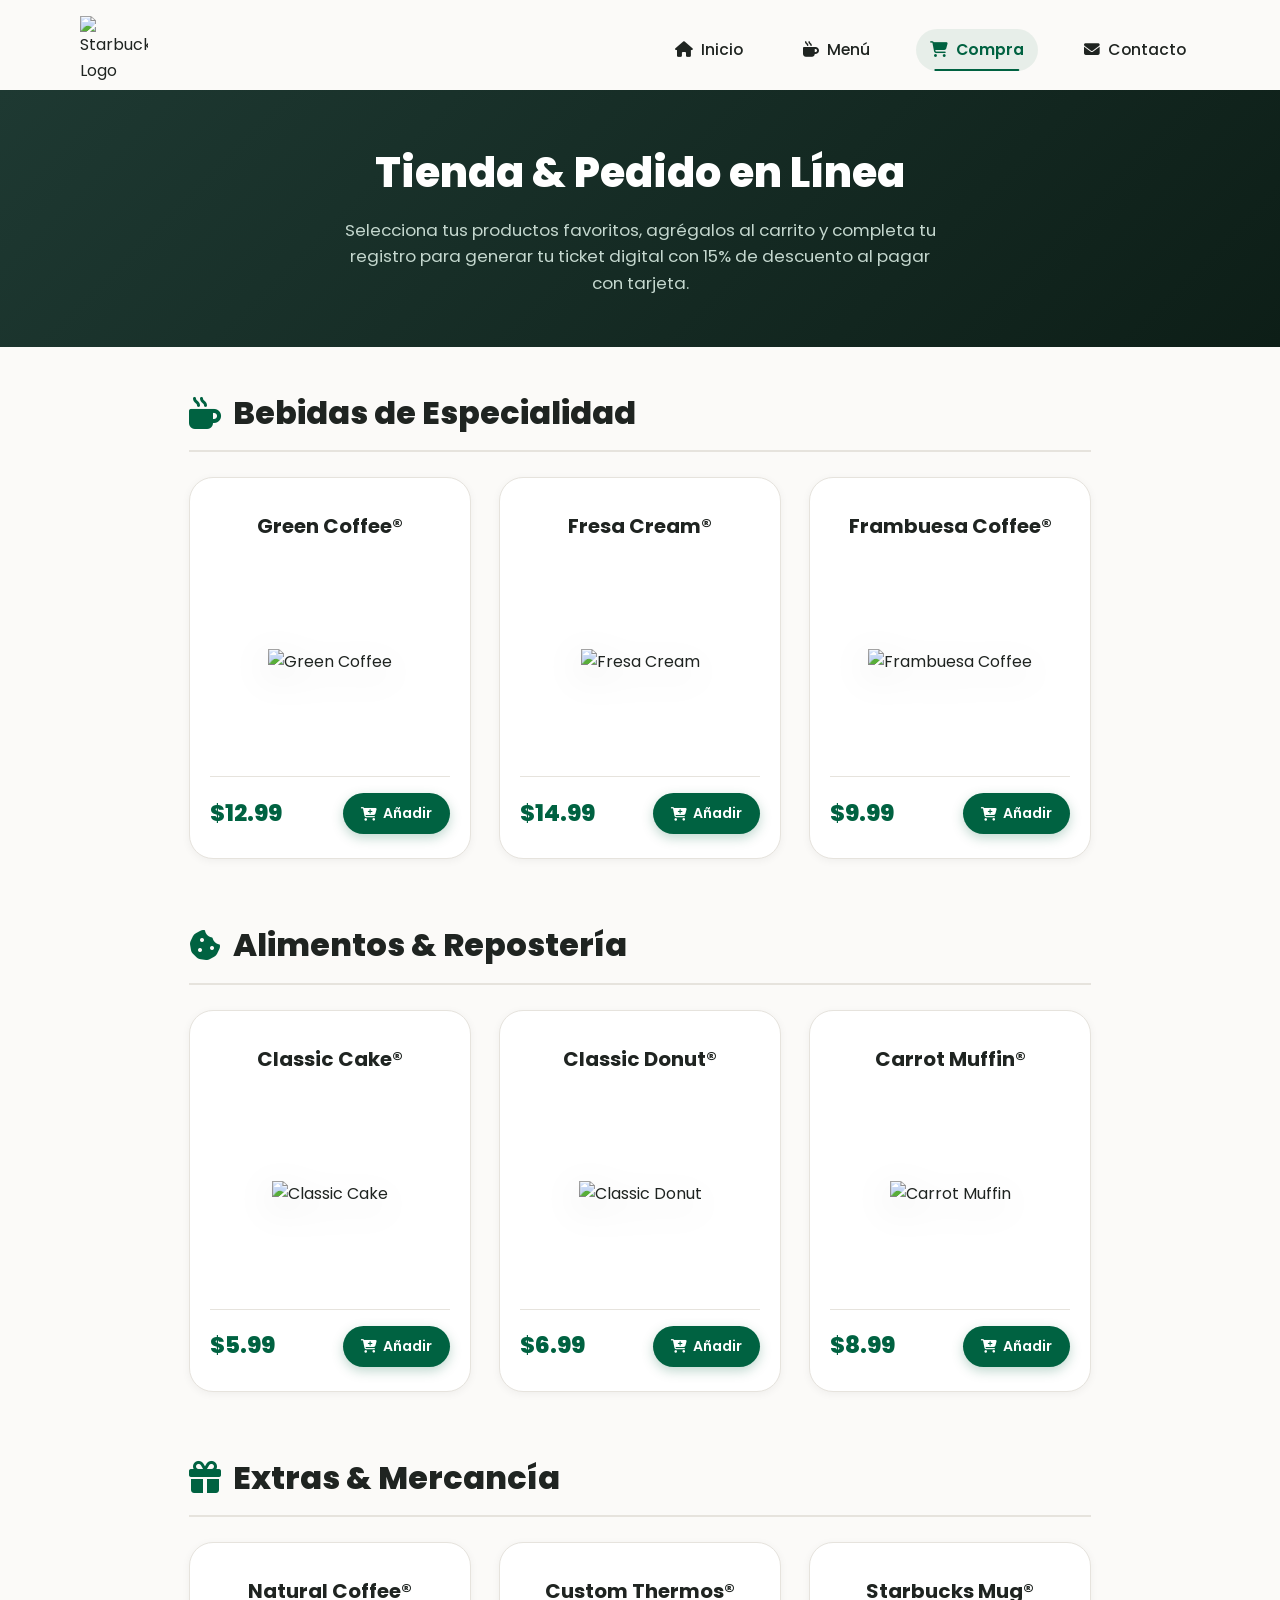
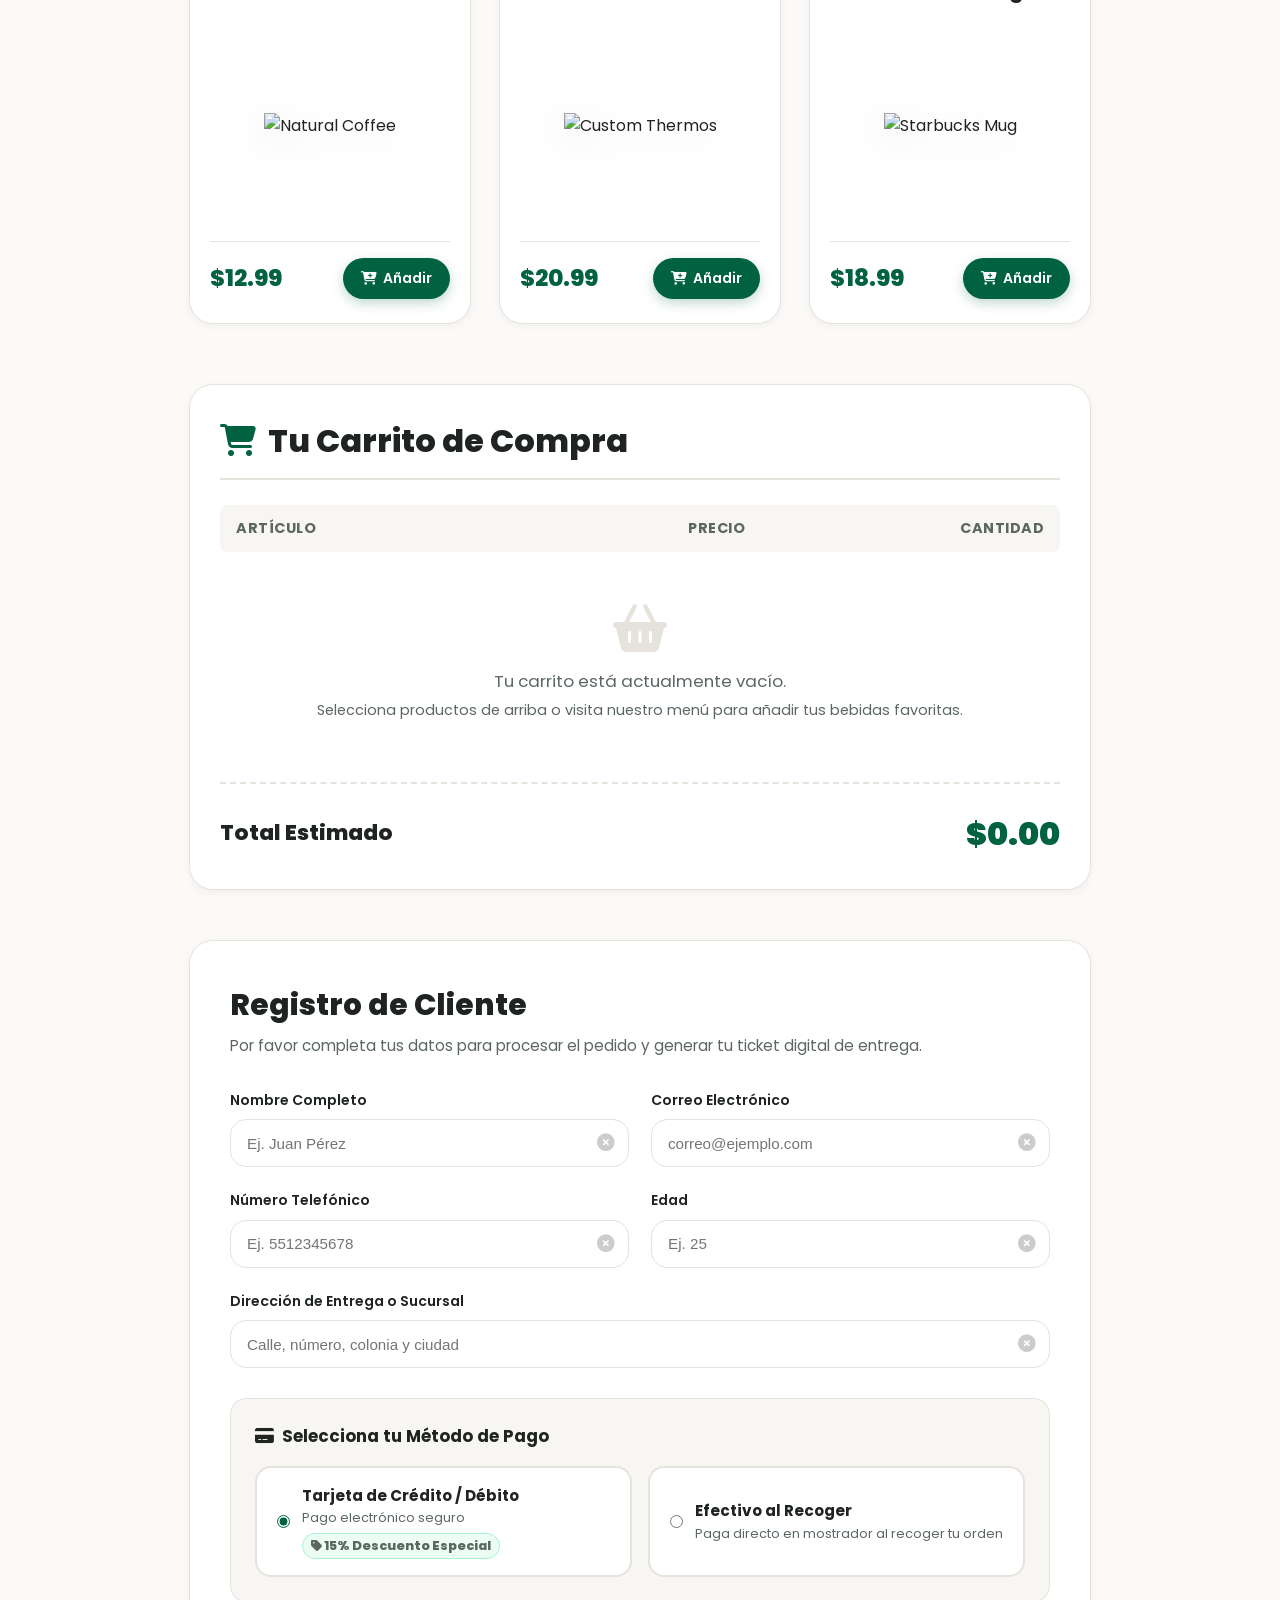
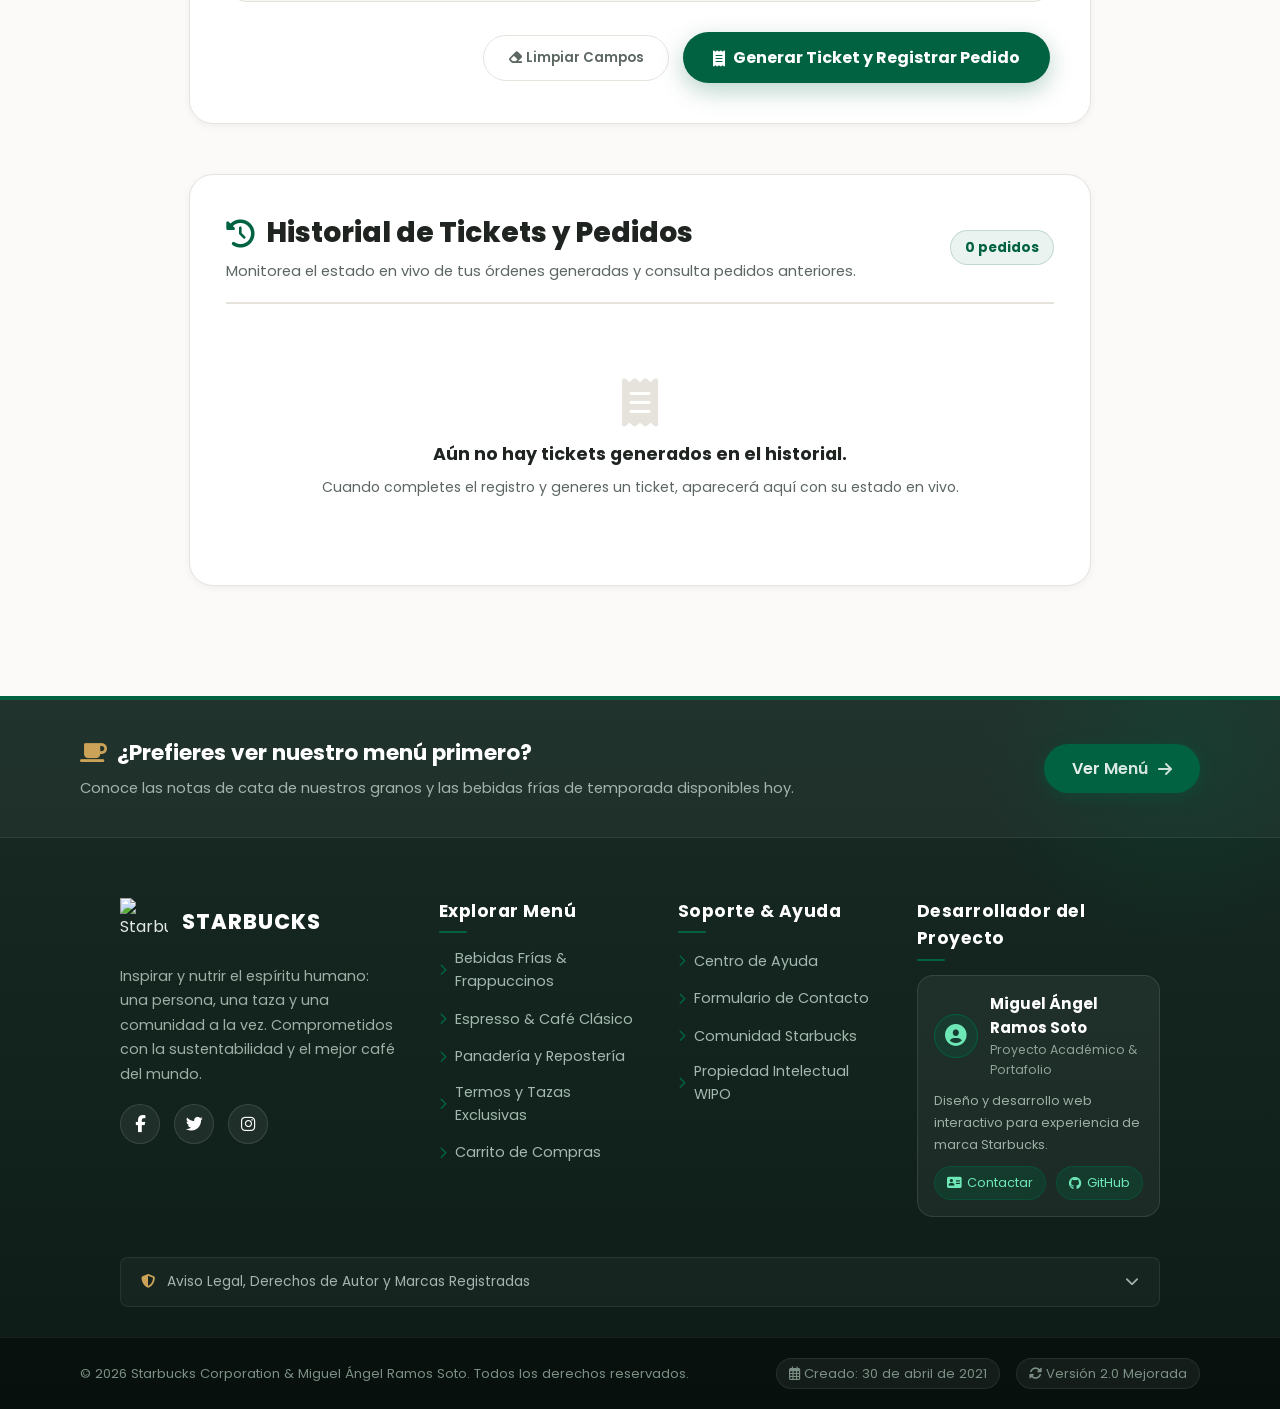
==== commit 44b14e03: "docs: profesionalizar README, orientar a Starbucks Pickup y actualizar enlaces de autor a GitHub" ====
--- a/compra.html
+++ b/compra.html
@@ -451,7 +451,7 @@
           <p style="font-size: 0.8rem; margin-bottom: 8px;">Diseño y desarrollo web interactivo para experiencia de marca Starbucks.</p>
           <div class="author-actions">
             <a href="contacto.html"><i class="fas fa-address-card"></i> Contactar</a>
-            <a href="https://www.facebook.com/profile.php?id=100006413612910" target="_blank" rel="noopener noreferrer"><i class="fab fa-facebook"></i> Perfil</a>
+            <a href="https://github.com/Miito456" target="_blank" rel="noopener noreferrer"><i class="fab fa-github"></i> GitHub</a>
           </div>
         </div>
       </div>
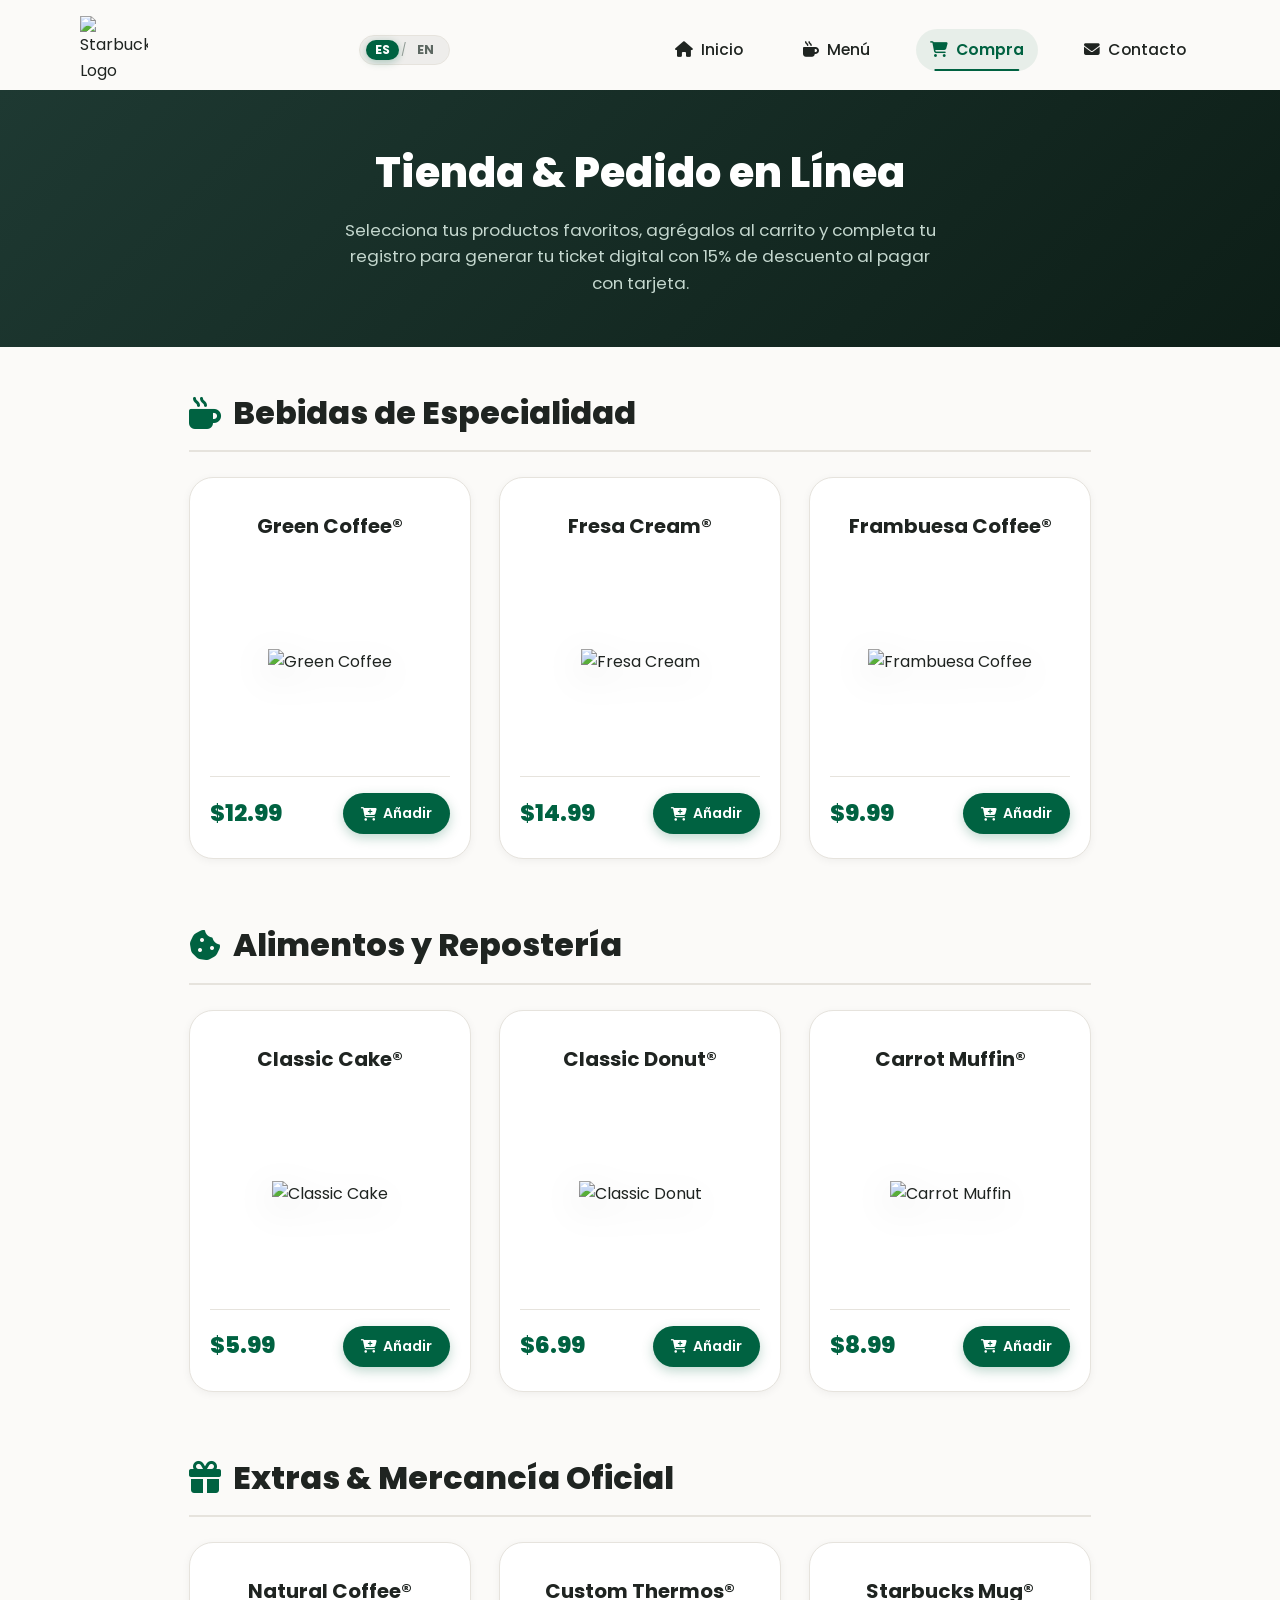
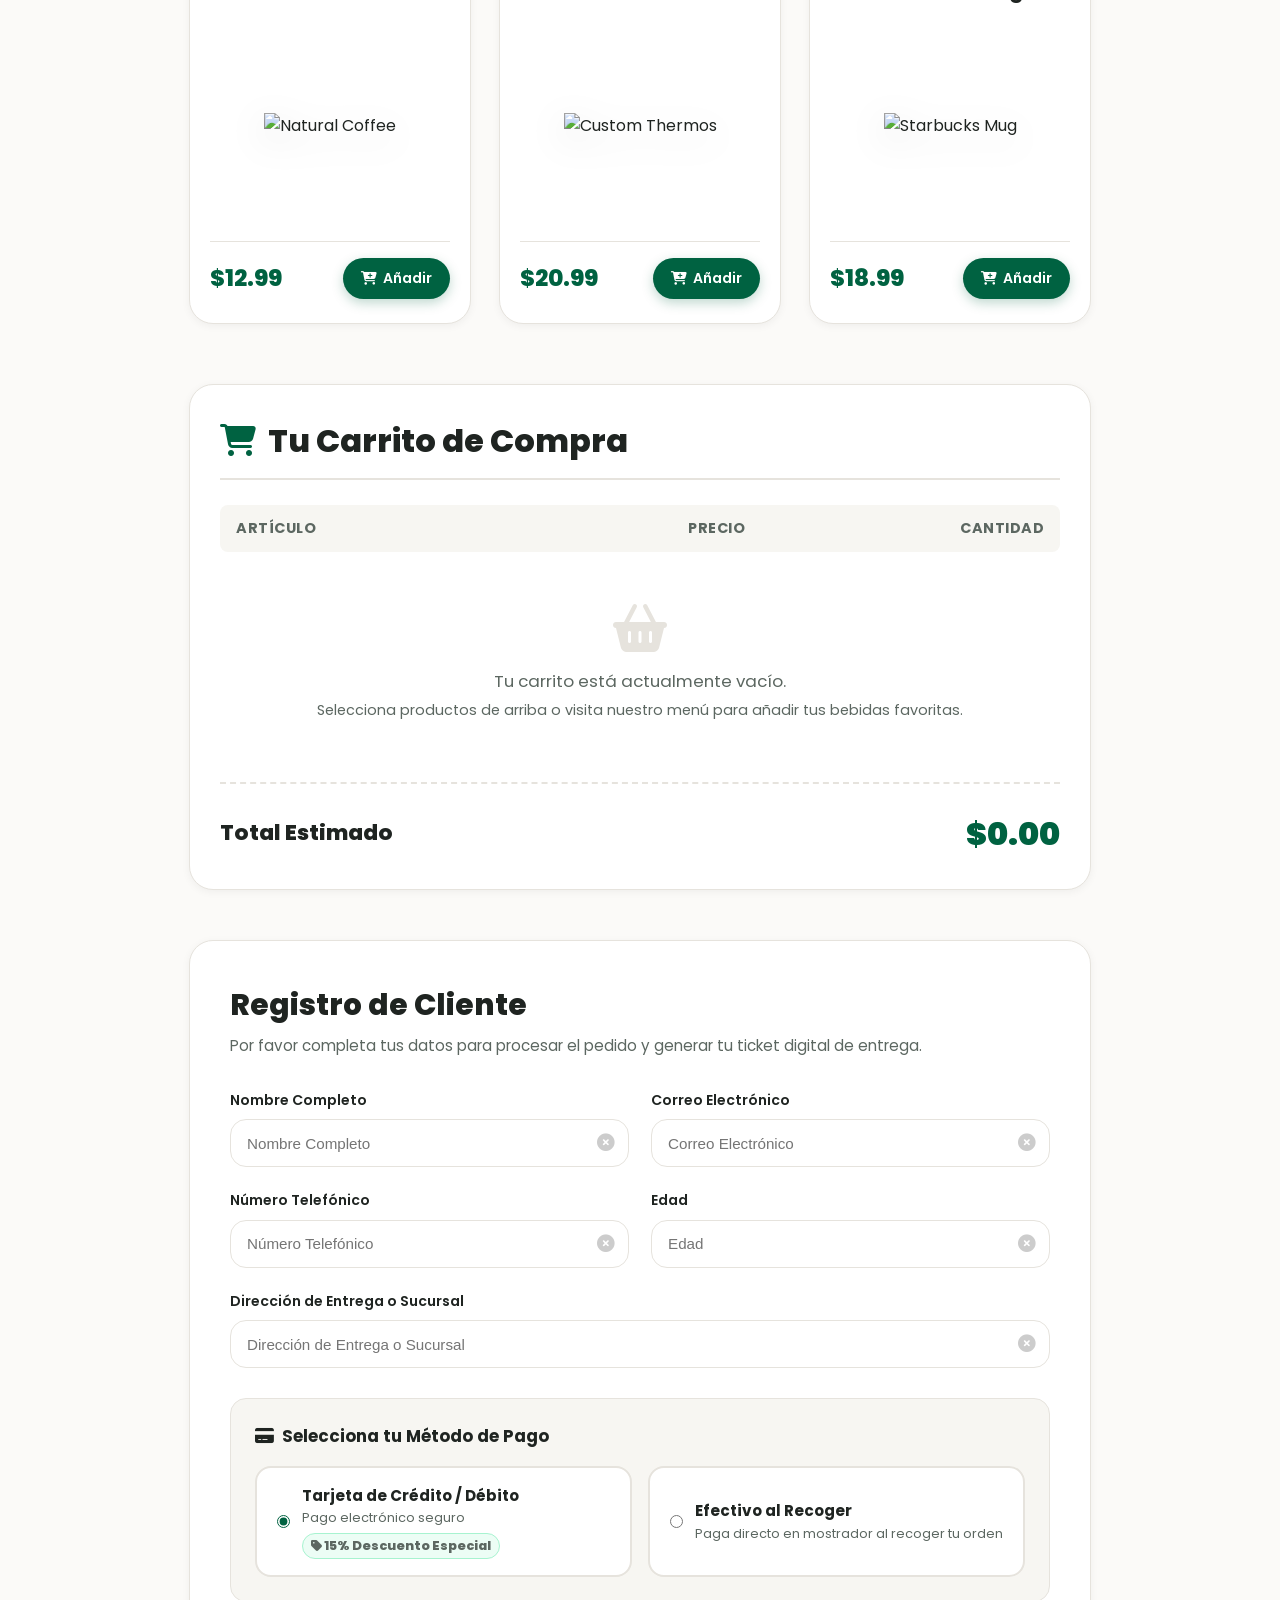
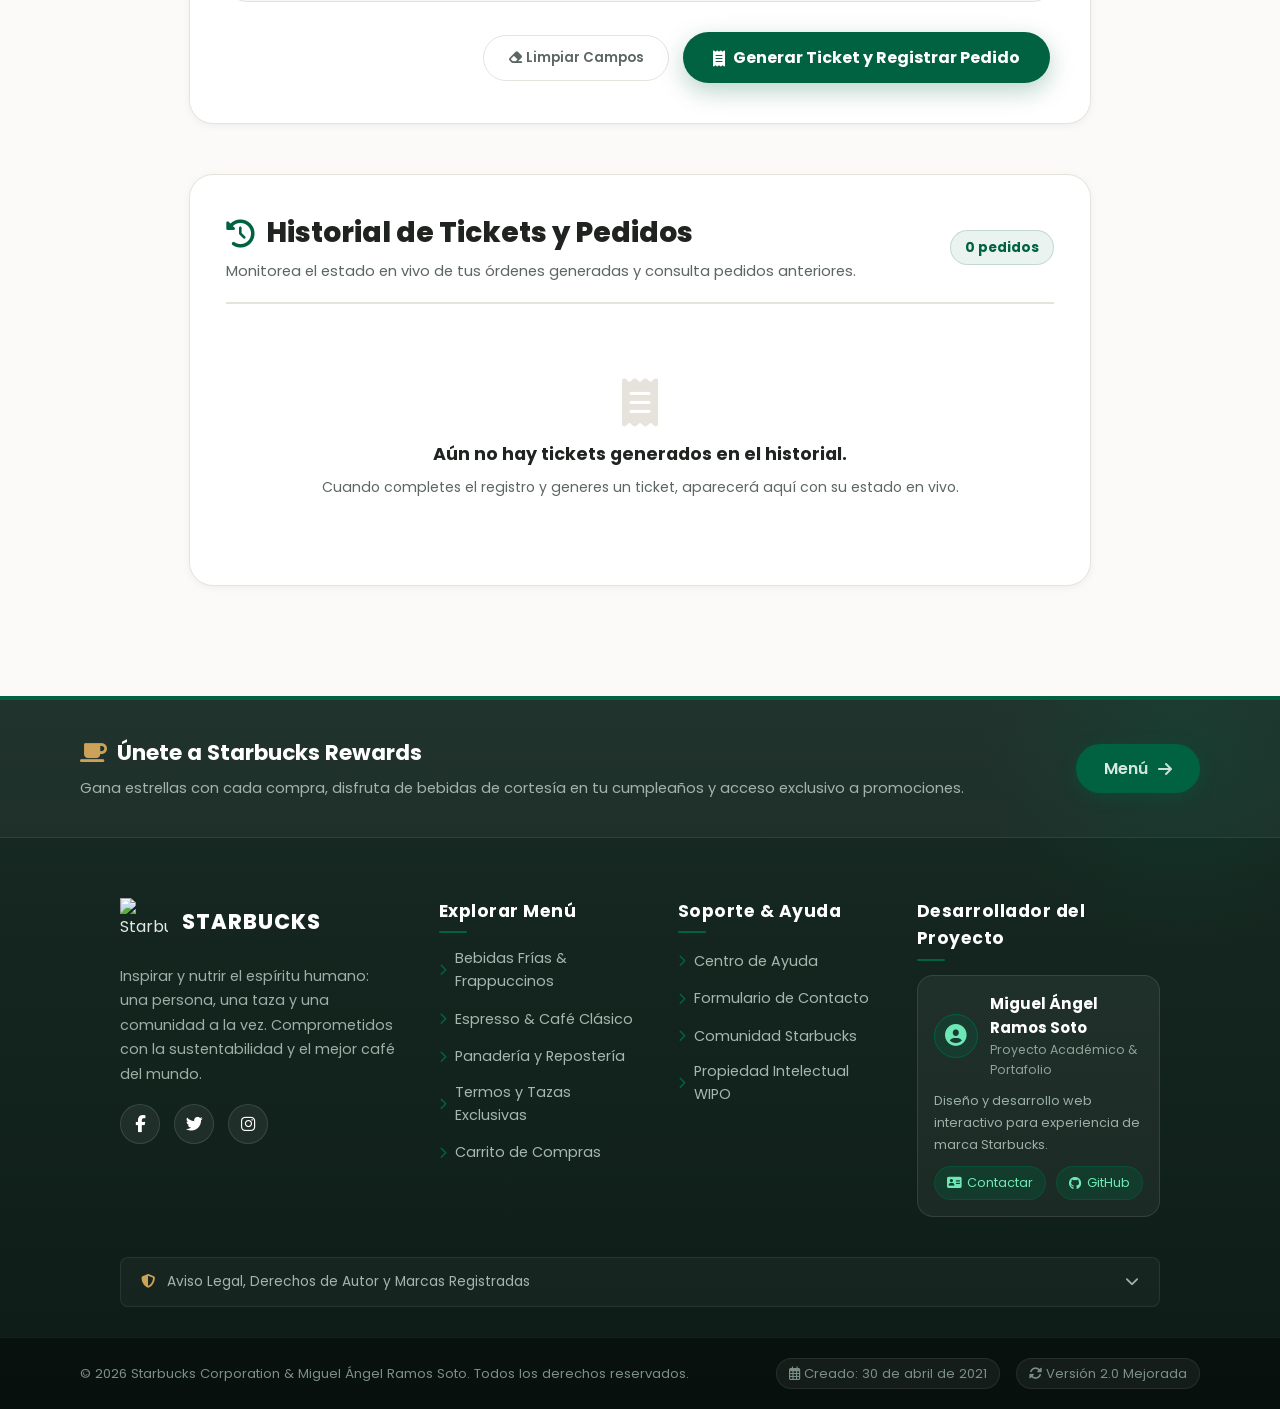
==== commit 085b86d0: "feat: traducir README a ingles y agregar soporte bilingue dinamico (ES/EN) en toda la web" ====
--- a/compra.html
+++ b/compra.html
@@ -26,38 +26,47 @@
       </a>
     </div>
 
-    <button class="toggle-menu-btn" onclick="toggleMenu()" aria-label="Abrir Menú de Navegación">
-      <span></span>
-      <span></span>
-      <span></span>
-    </button>
+    <div class="header-right-actions">
+      <!-- Language Switcher -->
+      <div class="lang-switch-container" aria-label="Language Selector">
+        <button type="button" class="lang-btn active" data-lang="es" onclick="switchLanguage('es')">ES</button>
+        <span class="lang-divider">/</span>
+        <button type="button" class="lang-btn" data-lang="en" onclick="switchLanguage('en')">EN</button>
+      </div>
+
+      <button class="toggle-menu-btn" onclick="toggleMenu()" aria-label="Abrir Menú de Navegación">
+        <span></span>
+        <span></span>
+        <span></span>
+      </button>
+    </div>
 
     <div class="navegador-wrapper">
       <ul class="navegador">
-        <li><a href="index.html"><i class="fas fa-home"></i> Inicio</a></li>
-        <li><a href="menu.html"><i class="fas fa-mug-hot"></i> Menú</a></li>
+        <li><a href="index.html"><i class="fas fa-home"></i> <span data-i18n="nav_home">Inicio</span></a></li>
+        <li><a href="menu.html"><i class="fas fa-mug-hot"></i> <span data-i18n="nav_menu">Menú</span></a></li>
         <li>
           <a href="compra.html" class="nav-cart-link activo">
-            <i class="fas fa-shopping-cart"></i> Compra
+            <i class="fas fa-shopping-cart"></i> <span data-i18n="nav_shop">Compra</span>
             <span class="cart-badge">0</span>
           </a>
         </li>
-        <li><a href="contacto.html"><i class="fas fa-envelope"></i> Contacto</a></li>
+        <li><a href="contacto.html"><i class="fas fa-envelope"></i> <span data-i18n="nav_contact">Contacto</span></a></li>
       </ul>
     </div>
   </header>
 
   <!-- Banner -->
   <section class="shop-hero">
-    <h1>Tienda & Pedido en Línea</h1>
-    <p>Selecciona tus productos favoritos, agrégalos al carrito y completa tu registro para generar tu ticket digital con 15% de descuento al pagar con tarjeta.</p>
+    <h1 data-i18n="shop_hero_title">Tienda & Pedido en Línea</h1>
+    <p data-i18n="shop_hero_desc">Selecciona tus productos favoritos, agrégalos al carrito y completa tu registro para generar tu ticket digital con 15% de descuento al pagar con tarjeta.</p>
   </section>
 
   <div class="container">
     
     <!-- 1. Bebidas -->
     <section class="content-section">
-      <h2 class="section-header"><i class="fas fa-mug-hot"></i> Bebidas de Especialidad</h2>
+      <h2 class="section-header"><i class="fas fa-mug-hot"></i> <span data-i18n="sec_drinks_title">Bebidas de Especialidad</span></h2>
       <div class="shop-items">
         <!-- Item 1 -->
         <div class="shop-item">
@@ -68,7 +77,7 @@
           <div class="shop-item-details">
             <span class="shop-item-price">$12.99</span>
             <button class="btn btn-primary shop-item-button" type="button">
-              <i class="fas fa-cart-plus"></i> Añadir
+              <i class="fas fa-cart-plus"></i> <span data-i18n="btn_add_cart">Añadir</span>
             </button>
           </div>
         </div>
@@ -82,7 +91,7 @@
           <div class="shop-item-details">
             <span class="shop-item-price">$14.99</span>
             <button class="btn btn-primary shop-item-button" type="button">
-              <i class="fas fa-cart-plus"></i> Añadir
+              <i class="fas fa-cart-plus"></i> <span data-i18n="btn_add_cart">Añadir</span>
             </button>
           </div>
         </div>
@@ -96,7 +105,7 @@
           <div class="shop-item-details">
             <span class="shop-item-price">$9.99</span>
             <button class="btn btn-primary shop-item-button" type="button">
-              <i class="fas fa-cart-plus"></i> Añadir
+              <i class="fas fa-cart-plus"></i> <span data-i18n="btn_add_cart">Añadir</span>
             </button>
           </div>
         </div>
@@ -105,7 +114,7 @@
 
     <!-- 2. Alimentos -->
     <section class="content-section">
-      <h2 class="section-header"><i class="fas fa-cookie-bite"></i> Alimentos & Repostería</h2>
+      <h2 class="section-header"><i class="fas fa-cookie-bite"></i> <span data-i18n="sec_food_title">Alimentos & Repostería</span></h2>
       <div class="shop-items">
         <!-- Item 4 -->
         <div class="shop-item">
@@ -116,7 +125,7 @@
           <div class="shop-item-details">
             <span class="shop-item-price">$5.99</span>
             <button class="btn btn-primary shop-item-button" type="button">
-              <i class="fas fa-cart-plus"></i> Añadir
+              <i class="fas fa-cart-plus"></i> <span data-i18n="btn_add_cart">Añadir</span>
             </button>
           </div>
         </div>
@@ -130,7 +139,7 @@
           <div class="shop-item-details">
             <span class="shop-item-price">$6.99</span>
             <button class="btn btn-primary shop-item-button" type="button">
-              <i class="fas fa-cart-plus"></i> Añadir
+              <i class="fas fa-cart-plus"></i> <span data-i18n="btn_add_cart">Añadir</span>
             </button>
           </div>
         </div>
@@ -144,7 +153,7 @@
           <div class="shop-item-details">
             <span class="shop-item-price">$8.99</span>
             <button class="btn btn-primary shop-item-button" type="button">
-              <i class="fas fa-cart-plus"></i> Añadir
+              <i class="fas fa-cart-plus"></i> <span data-i18n="btn_add_cart">Añadir</span>
             </button>
           </div>
         </div>
@@ -153,7 +162,7 @@
 
     <!-- 3. Extras -->
     <section class="content-section">
-      <h2 class="section-header"><i class="fas fa-gift"></i> Extras & Mercancía</h2>
+      <h2 class="section-header"><i class="fas fa-gift"></i> <span data-i18n="sec_extras_title">Extras & Mercancía</span></h2>
       <div class="shop-items">
         <!-- Item 7 -->
         <div class="shop-item">
@@ -164,7 +173,7 @@
           <div class="shop-item-details">
             <span class="shop-item-price">$12.99</span>
             <button class="btn btn-primary shop-item-button" type="button">
-              <i class="fas fa-cart-plus"></i> Añadir
+              <i class="fas fa-cart-plus"></i> <span data-i18n="btn_add_cart">Añadir</span>
             </button>
           </div>
         </div>
@@ -178,7 +187,7 @@
           <div class="shop-item-details">
             <span class="shop-item-price">$20.99</span>
             <button class="btn btn-primary shop-item-button" type="button">
-              <i class="fas fa-cart-plus"></i> Añadir
+              <i class="fas fa-cart-plus"></i> <span data-i18n="btn_add_cart">Añadir</span>
             </button>
           </div>
         </div>
@@ -192,7 +201,7 @@
           <div class="shop-item-details">
             <span class="shop-item-price">$18.99</span>
             <button class="btn btn-primary shop-item-button" type="button">
-              <i class="fas fa-cart-plus"></i> Añadir
+              <i class="fas fa-cart-plus"></i> <span data-i18n="btn_add_cart">Añadir</span>
             </button>
           </div>
         </div>
@@ -201,12 +210,12 @@
 
     <!-- 4. Shopping Cart -->
     <section class="cart-card" id="seccion-carrito">
-      <h2 class="section-header"><i class="fas fa-shopping-cart"></i> Tu Carrito de Compra</h2>
+      <h2 class="section-header"><i class="fas fa-shopping-cart"></i> <span data-i18n="cart_header_title">Tu Carrito de Compra</span></h2>
       
       <div class="cart-header-row">
-        <span style="flex: 2;">Artículo</span>
-        <span style="flex: 1; text-align: center;">Precio</span>
-        <span style="flex: 1.2; text-align: right;">Cantidad</span>
+        <span style="flex: 2;" data-i18n="cart_col_item">Artículo</span>
+        <span style="flex: 1; text-align: center;" data-i18n="cart_col_price">Precio</span>
+        <span style="flex: 1.2; text-align: right;" data-i18n="cart_col_qty">Cantidad</span>
       </div>
 
       <div class="cart-items">
@@ -215,12 +224,12 @@
 
       <div class="cart-empty-message" style="display: none;">
         <i class="fas fa-shopping-basket"></i>
-        <p>Tu carrito está actualmente vacío.</p>
-        <p style="font-size: 0.9rem; margin-top: 4px;">Selecciona productos de arriba o visita nuestro menú para añadir tus bebidas favoritas.</p>
+        <p data-i18n="cart_empty_title">Tu carrito está actualmente vacío.</p>
+        <p style="font-size: 0.9rem; margin-top: 4px;" data-i18n="cart_empty_sub">Selecciona productos de arriba o visita nuestro menú para añadir tus bebidas favoritas.</p>
       </div>
 
       <div class="cart-total-bar">
-        <span class="cart-total-title">Total Estimado</span>
+        <span class="cart-total-title" data-i18n="cart_total_label">Total Estimado</span>
         <span class="cart-total-price">$0.00</span>
       </div>
     </section>
@@ -228,8 +237,8 @@
     <!-- 5. Formulario de Registro y Checkout -->
     <section class="checkout-card">
       <div class="checkout-intro">
-        <h2>Registro de Cliente</h2>
-        <p>Por favor completa tus datos para procesar el pedido y generar tu ticket digital de entrega.</p>
+        <h2 data-i18n="reg_title">Registro de Cliente</h2>
+        <p data-i18n="reg_desc">Por favor completa tus datos para procesar el pedido y generar tu ticket digital de entrega.</p>
       </div>
 
       <form class="formulario" id="formulario" name="form">
@@ -237,9 +246,9 @@
           
           <!-- Nombre -->
           <div class="formulario__grupo" id="grupo__nombre">
-            <label for="nombre" class="formulario__label">Nombre Completo</label>
+            <label for="nombre" class="formulario__label" data-i18n="lbl_name">Nombre Completo</label>
             <div class="formulario__grupo-input">
-              <input type="text" class="formulario__input" name="nombre" id="nombre" placeholder="Ej. Juan Pérez" required>
+              <input type="text" class="formulario__input" name="nombre" id="nombre" placeholder="Ej. Juan Pérez" data-i18n-placeholder="lbl_name" required>
               <i class="formulario__validacion-estado fas fa-times-circle"></i>
             </div>
             <p class="formulario__input-error">Solo se aceptan letras y espacios (2 a 40 caracteres).</p>
@@ -247,9 +256,9 @@
 
           <!-- Correo -->
           <div class="formulario__grupo" id="grupo__correo">
-            <label for="correo" class="formulario__label">Correo Electrónico</label>
+            <label for="correo" class="formulario__label" data-i18n="lbl_email">Correo Electrónico</label>
             <div class="formulario__grupo-input">
-              <input type="email" class="formulario__input" name="correo" id="correo" placeholder="correo@ejemplo.com" required>
+              <input type="email" class="formulario__input" name="correo" id="correo" placeholder="correo@ejemplo.com" data-i18n-placeholder="lbl_email" required>
               <i class="formulario__validacion-estado fas fa-times-circle"></i>
             </div>
             <p class="formulario__input-error">Ingrese un correo electrónico válido (ej. usuario@gmail.com).</p>
@@ -257,9 +266,9 @@
 
           <!-- Teléfono -->
           <div class="formulario__grupo" id="grupo__telefono">
-            <label for="telefono" class="formulario__label">Número Telefónico</label>
+            <label for="telefono" class="formulario__label" data-i18n="lbl_phone">Número Telefónico</label>
             <div class="formulario__grupo-input">
-              <input type="tel" class="formulario__input" name="telefono" id="telefono" placeholder="Ej. 5512345678" required>
+              <input type="tel" class="formulario__input" name="telefono" id="telefono" placeholder="Ej. 5512345678" data-i18n-placeholder="lbl_phone" required>
               <i class="formulario__validacion-estado fas fa-times-circle"></i>
             </div>
             <p class="formulario__input-error">Solo números (entre 7 y 14 dígitos).</p>
@@ -267,9 +276,9 @@
 
           <!-- Edad -->
           <div class="formulario__grupo" id="grupo__edad">
-            <label for="edad" class="formulario__label">Edad</label>
+            <label for="edad" class="formulario__label" data-i18n="lbl_age">Edad</label>
             <div class="formulario__grupo-input">
-              <input type="number" class="formulario__input" name="edad" id="edad" min="1" max="99" placeholder="Ej. 25" required>
+              <input type="number" class="formulario__input" name="edad" id="edad" min="1" max="99" placeholder="Ej. 25" data-i18n-placeholder="lbl_age" required>
               <i class="formulario__validacion-estado fas fa-times-circle"></i>
             </div>
             <p class="formulario__input-error">Ingrese una edad válida (1 a 99 años).</p>
@@ -277,9 +286,9 @@
 
           <!-- Dirección -->
           <div class="formulario__grupo full-width" id="grupo__direccion">
-            <label for="direccion" class="formulario__label">Dirección de Entrega o Sucursal</label>
+            <label for="direccion" class="formulario__label" data-i18n="lbl_address">Dirección de Entrega o Sucursal</label>
             <div class="formulario__grupo-input">
-              <input type="text" class="formulario__input" name="direccion" id="direccion" placeholder="Calle, número, colonia y ciudad" required>
+              <input type="text" class="formulario__input" name="direccion" id="direccion" placeholder="Calle, número, colonia y ciudad" data-i18n-placeholder="lbl_address" required>
               <i class="formulario__validacion-estado fas fa-times-circle"></i>
             </div>
             <p class="formulario__input-error">La dirección debe tener entre 5 y 60 caracteres.</p>
@@ -290,23 +299,23 @@
         <!-- Método de Pago -->
         <div class="payment-selector">
           <div class="payment-title">
-            <i class="fas fa-credit-card"></i> Selecciona tu Método de Pago
+            <i class="fas fa-credit-card"></i> <span data-i18n="payment_sec_title">Selecciona tu Método de Pago</span>
           </div>
           <div class="payment-options-grid">
             <label class="payment-card-option" for="tarjeta">
               <input type="radio" name="tipo" id="tarjeta" value="Tarjeta de Crédito" checked>
               <div class="payment-card-label">
-                <strong>Tarjeta de Crédito / Débito</strong>
-                <span>Pago electrónico seguro</span>
-                <span class="discount-badge"><i class="fas fa-tag"></i> 15% Descuento Especial</span>
+                <strong data-i18n="payment_card_title">Tarjeta de Crédito / Débito</strong>
+                <span data-i18n="payment_card_sub">Pago electrónico seguro</span>
+                <span class="discount-badge"><i class="fas fa-tag"></i> <span data-i18n="payment_card_badge">15% Descuento Especial</span></span>
               </div>
             </label>
 
             <label class="payment-card-option" for="efectivo">
               <input type="radio" name="tipo" id="efectivo" value="Dinero en Efectivo">
               <div class="payment-card-label">
-                <strong>Efectivo al Recoger</strong>
-                <span>Paga directo en mostrador al recoger tu orden</span>
+                <strong data-i18n="payment_cash_title">Efectivo al Recoger</strong>
+                <span data-i18n="payment_cash_sub">Paga directo en mostrador al recoger tu orden</span>
               </div>
             </label>
           </div>
@@ -324,10 +333,10 @@
         <!-- Botones de Acción del Formulario -->
         <div class="form-actions-row">
           <button id="boton2" type="button" class="btn-clear">
-            <i class="fas fa-eraser"></i> Limpiar Campos
+            <i class="fas fa-eraser"></i> <span data-i18n="btn_clear">Limpiar Campos</span>
           </button>
           <button id="boton" type="button" class="btn-generate-ticket">
-            <i class="fas fa-receipt"></i> Generar Ticket y Registrar Pedido
+            <i class="fas fa-receipt"></i> <span data-i18n="btn_generate_ticket">Generar Ticket y Registrar Pedido</span>
           </button>
         </div>
 
@@ -339,10 +348,10 @@
                 <img src="Img/logo.png" alt="Starbucks Logo">
                 <div class="ticket-brand-text">
                   <h2>Starbucks Coffee®</h2>
-                  <p>1500 Broadway, New York NY • Sucursal Oficial</p>
+                  <p>1500 Broadway, New York NY • Official Pickup Branch</p>
                 </div>
               </div>
-              <span class="ticket-badge-pill">Ticket Digital</span>
+              <span class="ticket-badge-pill" data-i18n="ticket_badge">Ticket Digital</span>
             </div>
 
             <!-- Contenido dinámico del ticket -->
@@ -350,11 +359,11 @@
 
             <div class="ticket-footer-centrar">
               <img src="Img/barras.png" alt="Código de Barras" class="ticket-barcode-img">
-              <p>Presenta este código al recoger tu pedido en mostrador.<br>¡Starbucks® agradece tu preferencia!</p>
+              <p data-i18n="ticket_ready_note">Presenta este código al recoger tu pedido en mostrador.<br>¡Starbucks® agradece tu preferencia!</p>
               
               <div class="ticket-action-btns">
                 <button type="button" class="btn-print-ticket" onclick="printTicket()">
-                  <i class="fas fa-print"></i> Imprimir / Guardar Ticket
+                  <i class="fas fa-print"></i> <span data-i18n="btn_print_ticket">Imprimir / Guardar Ticket</span>
                 </button>
               </div>
             </div>
@@ -368,8 +377,8 @@
     <section class="ticket-history-card" id="seccion-historial">
       <div class="history-header">
         <div class="history-title-box">
-          <h2><i class="fas fa-clock-rotate-left"></i> Historial de Tickets y Pedidos</h2>
-          <p>Monitorea el estado en vivo de tus órdenes generadas y consulta pedidos anteriores.</p>
+          <h2><i class="fas fa-clock-rotate-left"></i> <span data-i18n="history_title">Historial de Tickets y Pedidos</span></h2>
+          <p data-i18n="history_desc">Monitorea el estado en vivo de tus órdenes generadas y consulta pedidos anteriores.</p>
         </div>
         <span class="history-count-badge" id="historial-count">0 pedidos</span>
       </div>
@@ -386,11 +395,11 @@
     <div class="footer-top-cta">
       <div class="footer-cta-wrapper">
         <div class="footer-cta-text">
-          <h3><i class="fas fa-coffee" style="color: var(--sb-accent-gold);"></i> ¿Prefieres ver nuestro menú primero?</h3>
-          <p>Conoce las notas de cata de nuestros granos y las bebidas frías de temporada disponibles hoy.</p>
+          <h3><i class="fas fa-coffee" style="color: var(--sb-accent-gold);"></i> <span data-i18n="footer_rewards_title">¿Prefieres ver nuestro menú primero?</span></h3>
+          <p data-i18n="footer_rewards_desc">Conoce las notas de cata de nuestros granos y las bebidas frías de temporada disponibles hoy.</p>
         </div>
         <a href="menu.html" class="footer-cta-btn">
-          <span>Ver Menú</span> <i class="fas fa-arrow-right"></i>
+          <span data-i18n="nav_menu">Ver Menú</span> <i class="fas fa-arrow-right"></i>
         </a>
       </div>
     </div>
@@ -416,7 +425,7 @@
       </div>
 
       <div class="footer-col">
-        <h4>Explorar Menú</h4>
+        <h4 data-i18n="footer_menu_header">Explorar Menú</h4>
         <ul class="footer-links">
           <li><a href="menu.html"><i class="fas fa-chevron-right"></i> Bebidas Frías & Frappuccinos</a></li>
           <li><a href="menu.html"><i class="fas fa-chevron-right"></i> Espresso & Café Clásico</a></li>
@@ -427,7 +436,7 @@
       </div>
 
       <div class="footer-col">
-        <h4>Soporte & Ayuda</h4>
+        <h4 data-i18n="footer_support_header">Soporte & Ayuda</h4>
         <ul class="footer-links">
           <li><a href="https://www.starbucks.com.mx/customer-service/" target="_blank" rel="noopener noreferrer"><i class="fas fa-chevron-right"></i> Centro de Ayuda</a></li>
           <li><a href="contacto.html"><i class="fas fa-chevron-right"></i> Formulario de Contacto</a></li>
@@ -437,7 +446,7 @@
       </div>
 
       <div class="footer-col">
-        <h4>Desarrollador del Proyecto</h4>
+        <h4 data-i18n="footer_author_header">Desarrollador del Proyecto</h4>
         <div class="author-badge">
           <div class="author-badge-top">
             <div class="author-avatar-icon">
@@ -460,7 +469,7 @@
     <!-- Collapsible Legal Terms & Rights -->
     <div class="footer-legal-card">
       <button class="legal-toggle-btn" onclick="toggleLegal()" aria-expanded="false">
-        <span><i class="fas fa-shield-alt" style="color: var(--sb-accent-gold); margin-right: 8px;"></i> Aviso Legal, Derechos de Autor y Marcas Registradas</span>
+        <span><i class="fas fa-shield-alt" style="color: var(--sb-accent-gold); margin-right: 8px;"></i> <span data-i18n="footer_legal_btn">Aviso Legal, Derechos de Autor y Marcas Registradas</span></span>
         <i class="fas fa-chevron-down"></i>
       </button>
       <div class="legal-content-body">
@@ -472,7 +481,7 @@
     <!-- Bottom Meta Copyright Bar -->
     <div class="footer-bottom">
       <div class="footer-bottom-wrapper">
-        <div>
+        <div data-i18n="footer_rights">
           © 2026 Starbucks Corporation & Miguel Ángel Ramos Soto. Todos los derechos reservados.
         </div>
         <div class="footer-meta-dates">
@@ -484,6 +493,7 @@
   </footer>
 
   <!-- Scripts -->
+  <script src="JS/translations.js"></script>
   <script src="JS/myscript.js"></script>
   <script src="JS/store.js"></script>
 </body>
--- a/CSS/theme.css
+++ b/CSS/theme.css
@@ -238,6 +238,52 @@
 .navegador-wrapper {
   display: flex;
   align-items: center;
+}
+
+.header-right-actions {
+  display: flex;
+  align-items: center;
+  gap: 16px;
+}
+
+/* Language Switcher Widget */
+.lang-switch-container {
+  display: inline-flex;
+  align-items: center;
+  background: rgba(0, 0, 0, 0.05);
+  border: 1px solid var(--sb-border);
+  border-radius: var(--radius-pill);
+  padding: 4px 6px;
+  gap: 2px;
+}
+
+.lang-btn {
+  font-size: 0.78rem;
+  font-weight: 700;
+  padding: 3px 9px;
+  border-radius: var(--radius-pill);
+  color: var(--sb-text-muted);
+  cursor: pointer;
+  transition: all var(--transition-fast);
+  line-height: 1.1;
+  background: transparent;
+  border: none;
+}
+
+.lang-btn:hover {
+  color: var(--sb-green);
+}
+
+.lang-btn.active {
+  background: var(--sb-green);
+  color: #ffffff;
+  box-shadow: 0 2px 8px rgba(0, 98, 65, 0.3);
+}
+
+.lang-divider {
+  font-size: 0.72rem;
+  color: var(--sb-text-light);
+  user-select: none;
 }
 
 ul.navegador {
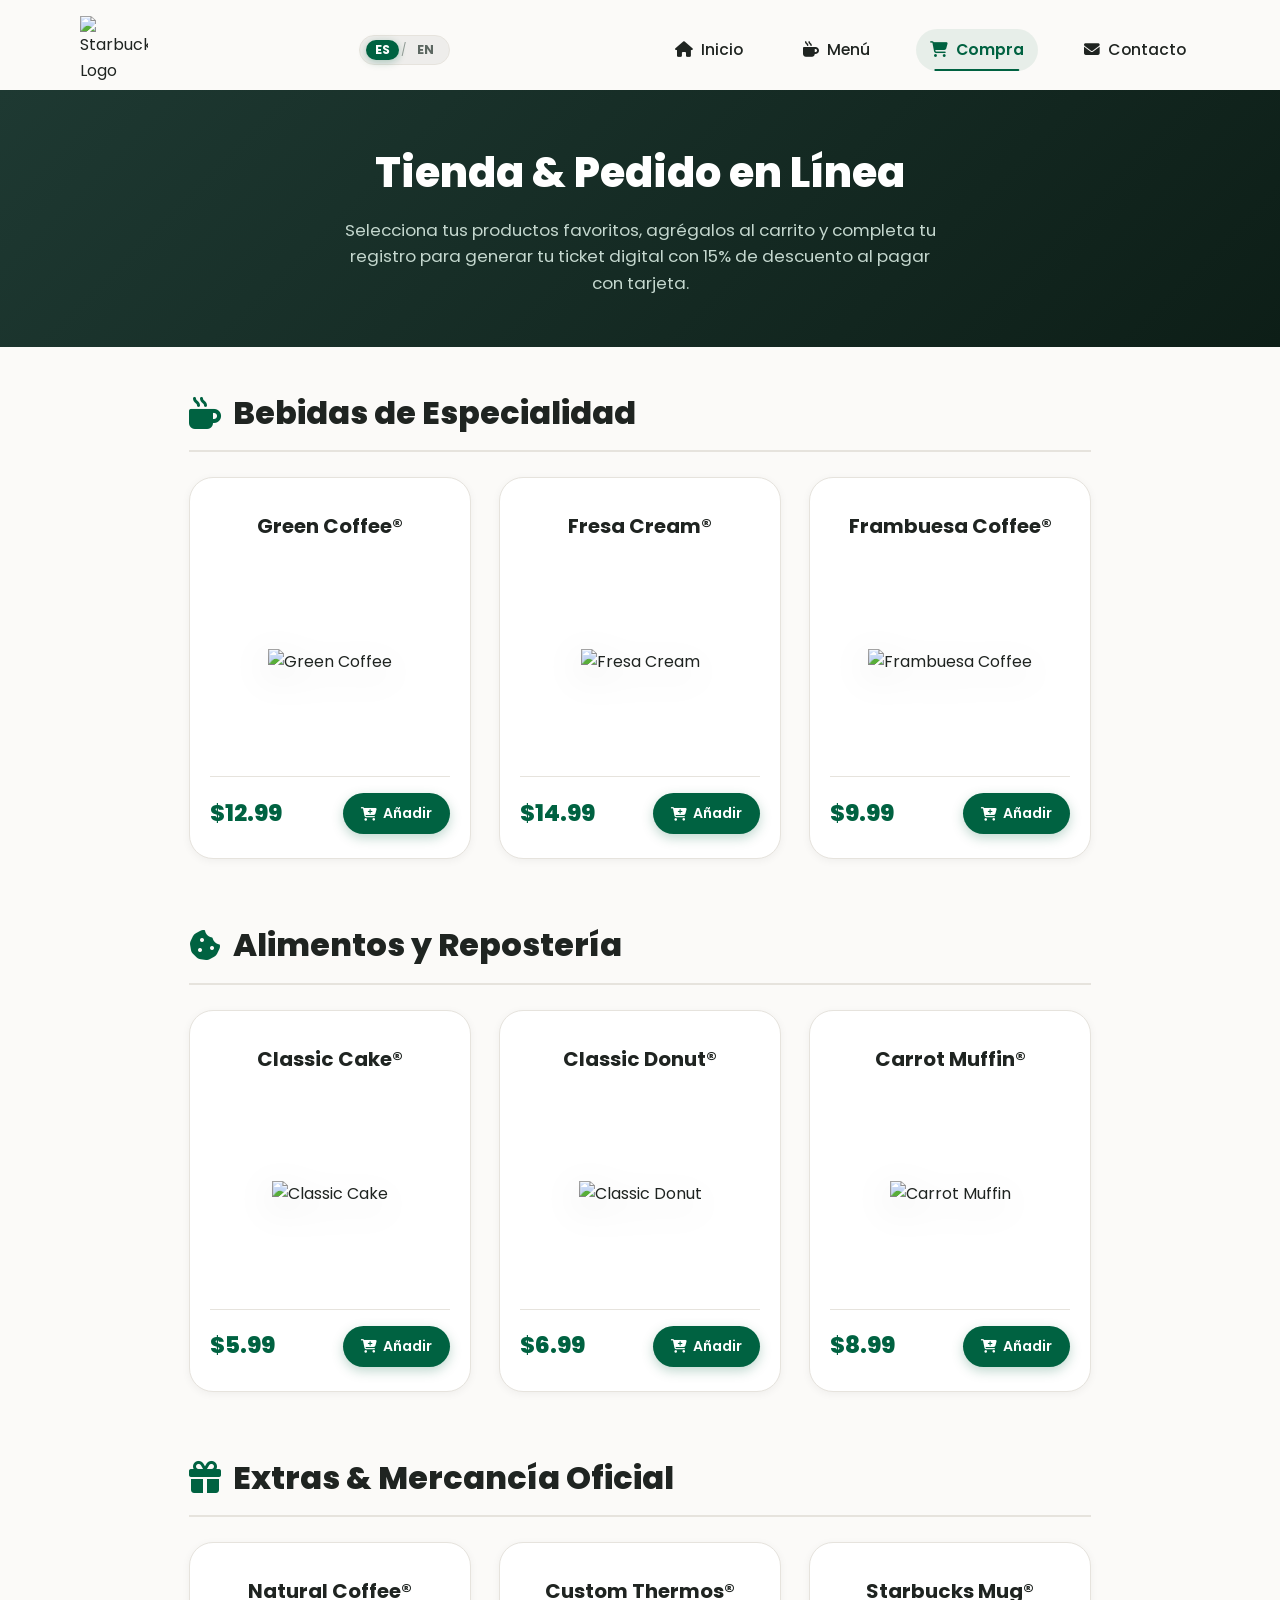
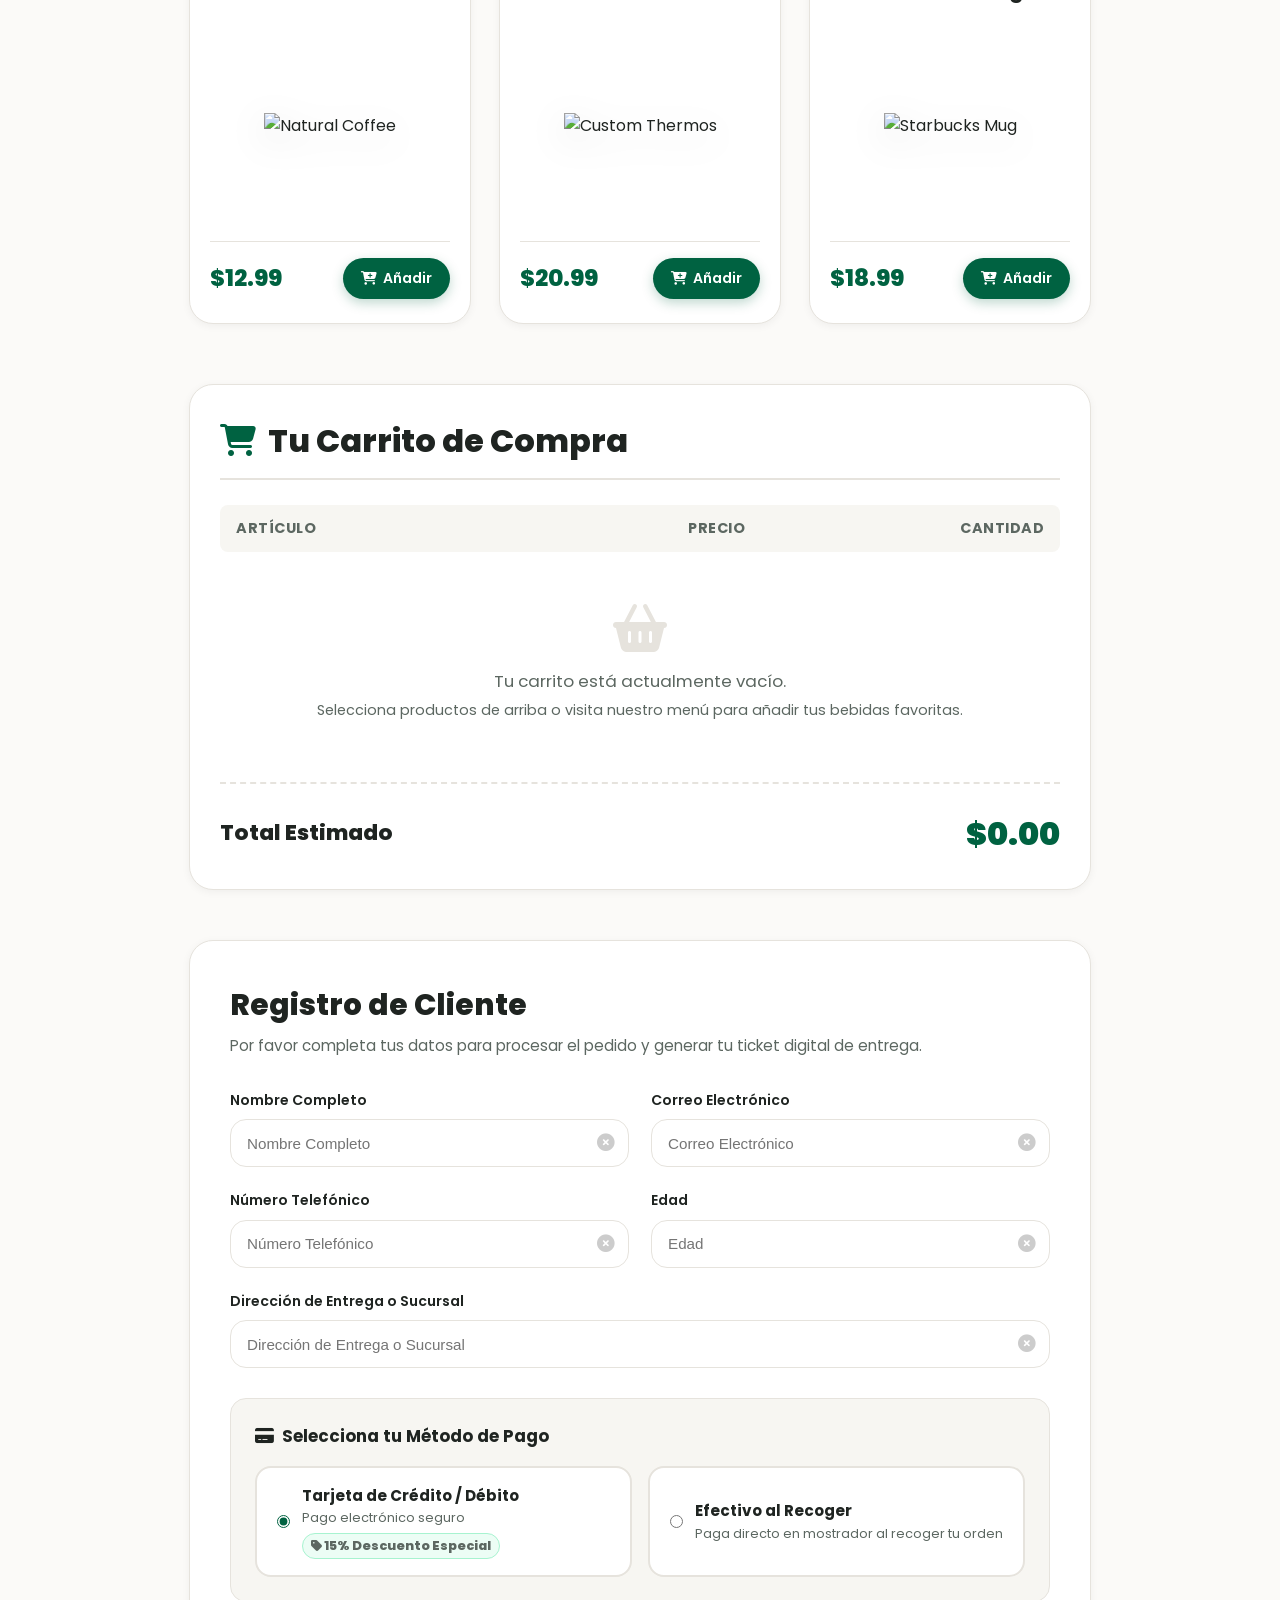
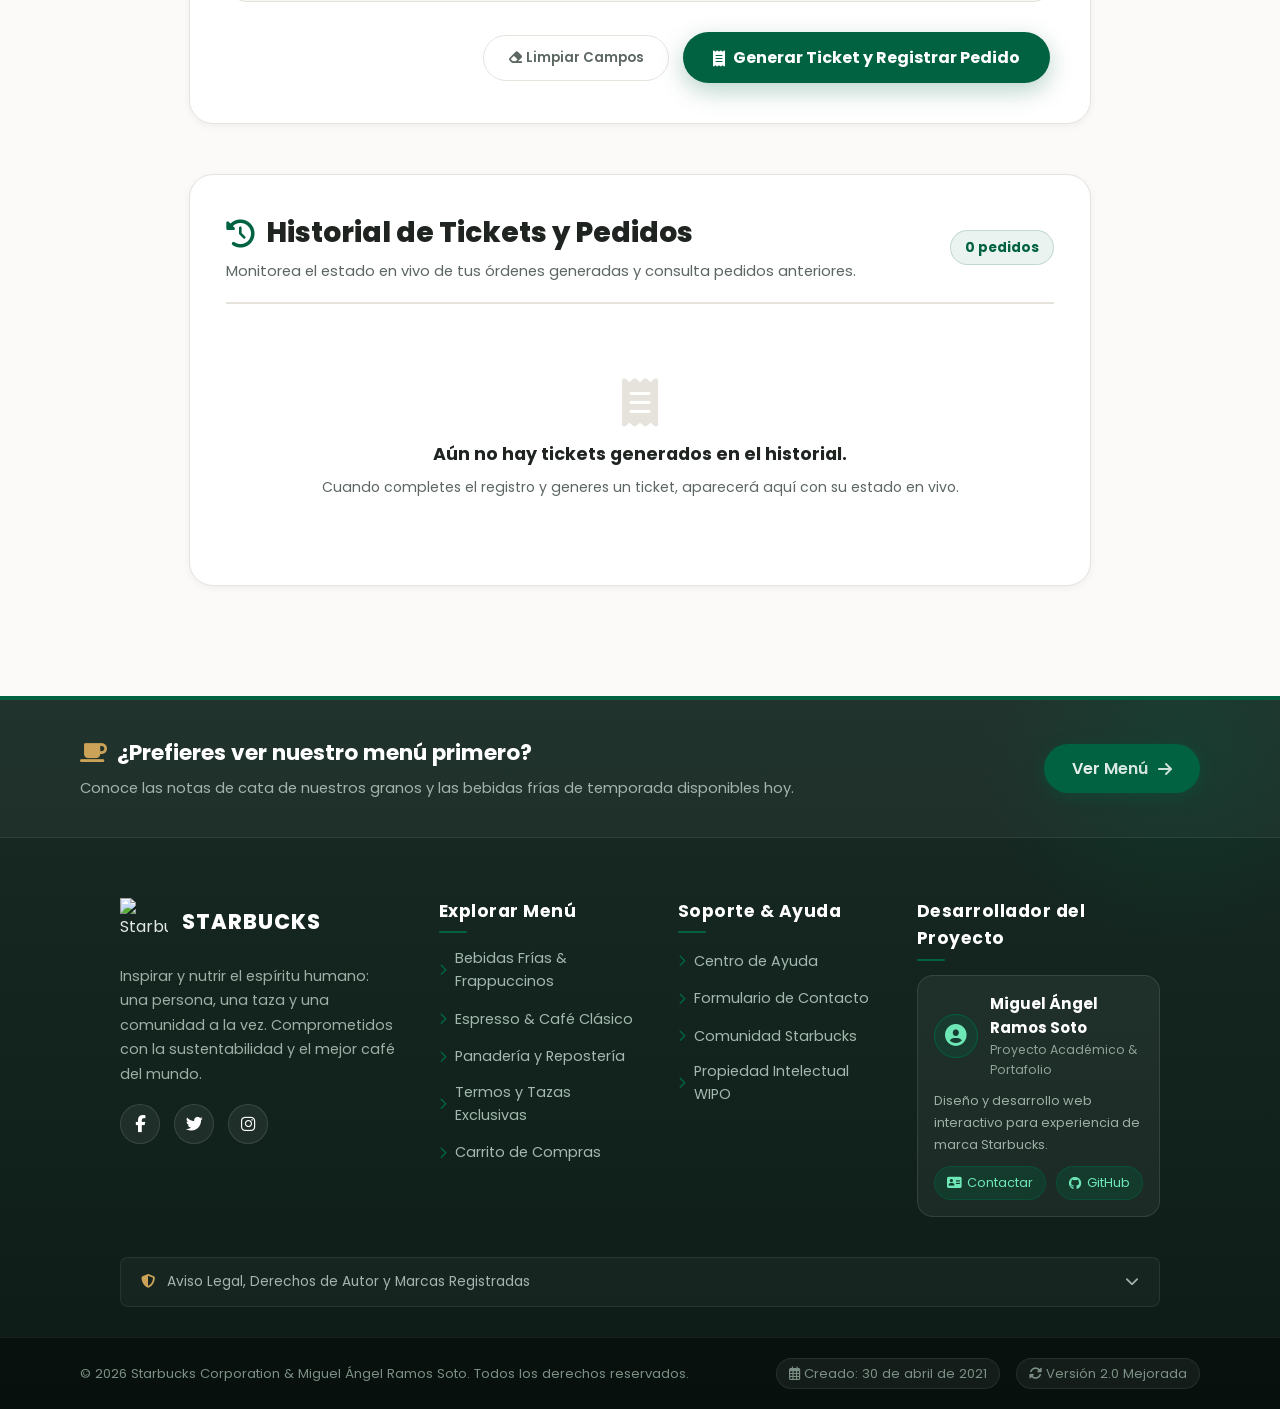
==== commit dddc56f3: "fix: traduccion completa de footer y optimizacion responsive en todos los dispositivos" ====
--- a/compra.html
+++ b/compra.html
@@ -251,7 +251,7 @@
               <input type="text" class="formulario__input" name="nombre" id="nombre" placeholder="Ej. Juan Pérez" data-i18n-placeholder="lbl_name" required>
               <i class="formulario__validacion-estado fas fa-times-circle"></i>
             </div>
-            <p class="formulario__input-error">Solo se aceptan letras y espacios (2 a 40 caracteres).</p>
+            <p class="formulario__input-error" data-i18n="err_name">Solo se aceptan letras y espacios (2 a 40 caracteres).</p>
           </div>
 
           <!-- Correo -->
@@ -261,7 +261,7 @@
               <input type="email" class="formulario__input" name="correo" id="correo" placeholder="correo@ejemplo.com" data-i18n-placeholder="lbl_email" required>
               <i class="formulario__validacion-estado fas fa-times-circle"></i>
             </div>
-            <p class="formulario__input-error">Ingrese un correo electrónico válido (ej. usuario@gmail.com).</p>
+            <p class="formulario__input-error" data-i18n="err_email">Ingrese un correo electrónico válido (ej. usuario@gmail.com).</p>
           </div>
 
           <!-- Teléfono -->
@@ -271,7 +271,7 @@
               <input type="tel" class="formulario__input" name="telefono" id="telefono" placeholder="Ej. 5512345678" data-i18n-placeholder="lbl_phone" required>
               <i class="formulario__validacion-estado fas fa-times-circle"></i>
             </div>
-            <p class="formulario__input-error">Solo números (entre 7 y 14 dígitos).</p>
+            <p class="formulario__input-error" data-i18n="err_phone">Solo números (entre 7 y 14 dígitos).</p>
           </div>
 
           <!-- Edad -->
@@ -281,7 +281,7 @@
               <input type="number" class="formulario__input" name="edad" id="edad" min="1" max="99" placeholder="Ej. 25" data-i18n-placeholder="lbl_age" required>
               <i class="formulario__validacion-estado fas fa-times-circle"></i>
             </div>
-            <p class="formulario__input-error">Ingrese una edad válida (1 a 99 años).</p>
+            <p class="formulario__input-error" data-i18n="err_age">Ingrese una edad válida (1 a 99 años).</p>
           </div>
 
           <!-- Dirección -->
@@ -291,7 +291,7 @@
               <input type="text" class="formulario__input" name="direccion" id="direccion" placeholder="Calle, número, colonia y ciudad" data-i18n-placeholder="lbl_address" required>
               <i class="formulario__validacion-estado fas fa-times-circle"></i>
             </div>
-            <p class="formulario__input-error">La dirección debe tener entre 5 y 60 caracteres.</p>
+            <p class="formulario__input-error" data-i18n="err_address">La dirección debe tener entre 5 y 60 caracteres.</p>
           </div>
 
         </div>
@@ -323,7 +323,7 @@
 
         <!-- Mensajes de Estado -->
         <div class="formulario__mensaje" id="formulario__mensaje">
-          <p><i class="fas fa-exclamation-triangle"></i> <b>Error:</b> Por favor revisa que todos los campos del formulario estén correctamente llenados.</p>
+          <p><i class="fas fa-exclamation-triangle"></i> <span data-i18n="form_error_alert">Por favor revisa que todos los campos del formulario estén correctamente llenados.</span></p>
         </div>
 
         <div class="formulario__mensaje-exito" id="formulario__mensaje-exito">
@@ -395,11 +395,11 @@
     <div class="footer-top-cta">
       <div class="footer-cta-wrapper">
         <div class="footer-cta-text">
-          <h3><i class="fas fa-coffee" style="color: var(--sb-accent-gold);"></i> <span data-i18n="footer_rewards_title">¿Prefieres ver nuestro menú primero?</span></h3>
-          <p data-i18n="footer_rewards_desc">Conoce las notas de cata de nuestros granos y las bebidas frías de temporada disponibles hoy.</p>
+          <h3><i class="fas fa-coffee" style="color: var(--sb-accent-gold);"></i> <span data-i18n="footer_cta_shop_page_title">¿Prefieres ver nuestro menú primero?</span></h3>
+          <p data-i18n="footer_cta_shop_page_desc">Conoce las notas de cata de nuestros granos y las bebidas frías de temporada disponibles hoy.</p>
         </div>
         <a href="menu.html" class="footer-cta-btn">
-          <span data-i18n="nav_menu">Ver Menú</span> <i class="fas fa-arrow-right"></i>
+          <span data-i18n="footer_cta_shop_page_btn">Ver Menú</span> <i class="fas fa-arrow-right"></i>
         </a>
       </div>
     </div>
@@ -410,7 +410,7 @@
           <img src="Img/logo.png" alt="Starbucks Logo" width="48" height="48">
           <span>STARBUCKS</span>
         </div>
-        <p>Inspirar y nutrir el espíritu humano: una persona, una taza y una comunidad a la vez. Comprometidos con la sustentabilidad y el mejor café del mundo.</p>
+        <p data-i18n="footer_mission">Inspirar y nutrir el espíritu humano: una persona, una taza y una comunidad a la vez. Comprometidos con la sustentabilidad y el mejor café del mundo.</p>
         <div class="footer-socials">
           <a href="https://www.facebook.com/Starbucks" target="_blank" rel="noopener noreferrer" class="footer-social-link" aria-label="Facebook">
             <i class="fab fa-facebook-f"></i>
@@ -427,21 +427,21 @@
       <div class="footer-col">
         <h4 data-i18n="footer_menu_header">Explorar Menú</h4>
         <ul class="footer-links">
-          <li><a href="menu.html"><i class="fas fa-chevron-right"></i> Bebidas Frías & Frappuccinos</a></li>
-          <li><a href="menu.html"><i class="fas fa-chevron-right"></i> Espresso & Café Clásico</a></li>
-          <li><a href="menu.html"><i class="fas fa-chevron-right"></i> Panadería y Repostería</a></li>
-          <li><a href="menu.html"><i class="fas fa-chevron-right"></i> Termos y Tazas Exclusivas</a></li>
-          <li><a href="compra.html"><i class="fas fa-chevron-right"></i> Carrito de Compras</a></li>
+          <li><a href="menu.html"><i class="fas fa-chevron-right"></i> <span data-i18n="footer_menu_cold">Bebidas Frías & Frappuccinos</span></a></li>
+          <li><a href="menu.html"><i class="fas fa-chevron-right"></i> <span data-i18n="footer_menu_espresso">Espresso & Café Clásico</span></a></li>
+          <li><a href="menu.html"><i class="fas fa-chevron-right"></i> <span data-i18n="footer_menu_bakery">Panadería y Repostería</span></a></li>
+          <li><a href="menu.html"><i class="fas fa-chevron-right"></i> <span data-i18n="footer_menu_merch">Termos y Tazas Exclusivas</span></a></li>
+          <li><a href="compra.html"><i class="fas fa-chevron-right"></i> <span data-i18n="footer_menu_cart">Carrito de Compras</span></a></li>
         </ul>
       </div>
 
       <div class="footer-col">
         <h4 data-i18n="footer_support_header">Soporte & Ayuda</h4>
         <ul class="footer-links">
-          <li><a href="https://www.starbucks.com.mx/customer-service/" target="_blank" rel="noopener noreferrer"><i class="fas fa-chevron-right"></i> Centro de Ayuda</a></li>
-          <li><a href="contacto.html"><i class="fas fa-chevron-right"></i> Formulario de Contacto</a></li>
-          <li><a href="https://www.starbucks.es/responsibility/community" target="_blank" rel="noopener noreferrer"><i class="fas fa-chevron-right"></i> Comunidad Starbucks</a></li>
-          <li><a href="https://www.wipo.int/copyright/es/" target="_blank" rel="noopener noreferrer"><i class="fas fa-chevron-right"></i> Propiedad Intelectual WIPO</a></li>
+          <li><a href="https://www.starbucks.com.mx/customer-service/" target="_blank" rel="noopener noreferrer"><i class="fas fa-chevron-right"></i> <span data-i18n="footer_help_center">Centro de Ayuda</span></a></li>
+          <li><a href="contacto.html"><i class="fas fa-chevron-right"></i> <span data-i18n="footer_contact_form">Formulario de Contacto</span></a></li>
+          <li><a href="https://www.starbucks.es/responsibility/community" target="_blank" rel="noopener noreferrer"><i class="fas fa-chevron-right"></i> <span data-i18n="footer_community">Comunidad Starbucks</span></a></li>
+          <li><a href="https://www.wipo.int/copyright/es/" target="_blank" rel="noopener noreferrer"><i class="fas fa-chevron-right"></i> <span data-i18n="footer_wipo">Propiedad Intelectual WIPO</span></a></li>
         </ul>
       </div>
 
@@ -454,12 +454,12 @@
             </div>
             <div class="author-info">
               <strong>Miguel Ángel Ramos Soto</strong>
-              <span>Proyecto Académico & Portafolio</span>
-            </div>
-          </div>
-          <p style="font-size: 0.8rem; margin-bottom: 8px;">Diseño y desarrollo web interactivo para experiencia de marca Starbucks.</p>
+              <span data-i18n="footer_dev_sub">Proyecto Académico & Portafolio</span>
+            </div>
+          </div>
+          <p style="font-size: 0.8rem; margin-bottom: 8px;" data-i18n="footer_dev_desc">Diseño y desarrollo web interactivo para experiencia de marca Starbucks.</p>
           <div class="author-actions">
-            <a href="contacto.html"><i class="fas fa-address-card"></i> Contactar</a>
+            <a href="contacto.html"><i class="fas fa-address-card"></i> <span data-i18n="footer_contact_btn">Contactar</span></a>
             <a href="https://github.com/Miito456" target="_blank" rel="noopener noreferrer"><i class="fab fa-github"></i> GitHub</a>
           </div>
         </div>
@@ -473,8 +473,8 @@
         <i class="fas fa-chevron-down"></i>
       </button>
       <div class="legal-content-body">
-        <p><strong>Aviso de Propiedad Intelectual:</strong> Los productos, logotipos, nombres comerciales, gráficos e imágenes mostrados en este sitio web son propiedad exclusiva de sus respectivos representantes y de Starbucks Coffee Company. Este proyecto fue realizado con fines demostrativos, académicos e informativos.</p>
-        <p><strong>Marcas Registradas & Patentes:</strong> Starbucks® y el logotipo de la Sirena son marcas comerciales registradas de Starbucks Corporation. Para mayor información sobre las políticas oficiales, visite los <a href="https://www.starbucks.com.mx/about-us/company-information/online-policies/terms-of-use" target="_blank" rel="noopener noreferrer">Términos de Uso de Starbucks</a> o la <a href="https://www.wipo.int/copyright/es/" target="_blank" rel="noopener noreferrer">Organización Mundial de la Propiedad Intelectual (WIPO)</a>.</p>
+        <p><strong data-i18n="footer_legal_ip_title">Aviso de Propiedad Intelectual:</strong> <span data-i18n="footer_legal_ip_text">Los productos, logotipos, nombres comerciales, gráficos e imágenes mostrados en este sitio web son propiedad exclusiva de sus respectivos representantes y de Starbucks Coffee Company. Este proyecto fue realizado con fines demostrativos, académicos e informativos.</span></p>
+        <p><strong data-i18n="footer_legal_tm_title">Marcas Registradas & Patentes:</strong> <span data-i18n="footer_legal_tm_text">Starbucks® y el logotipo de la Sirena son marcas comerciales registradas de Starbucks Corporation. Para mayor información sobre las políticas oficiales, visite los</span> <a href="https://www.starbucks.com.mx/about-us/company-information/online-policies/terms-of-use" target="_blank" rel="noopener noreferrer" data-i18n="footer_terms_link">Términos de Uso de Starbucks</a> <span data-i18n="footer_wipo_intro">o la</span> <a href="https://www.wipo.int/copyright/es/" target="_blank" rel="noopener noreferrer" data-i18n="footer_wipo_link">Organización Mundial de la Propiedad Intelectual (WIPO)</a>.</p>
       </div>
     </div>
 
@@ -485,8 +485,8 @@
           © 2026 Starbucks Corporation & Miguel Ángel Ramos Soto. Todos los derechos reservados.
         </div>
         <div class="footer-meta-dates">
-          <span class="footer-meta-pill"><i class="far fa-calendar-alt"></i> Creado: 30 de abril de 2021</span>
-          <span class="footer-meta-pill"><i class="fas fa-sync-alt"></i> Versión 2.0 Mejorada</span>
+          <span class="footer-meta-pill"><i class="far fa-calendar-alt"></i> <span data-i18n="footer_created_date">Creado: 30 de abril de 2021</span></span>
+          <span class="footer-meta-pill"><i class="fas fa-sync-alt"></i> <span data-i18n="footer_version_tag">Versión 2.0 Mejorada</span></span>
         </div>
       </div>
     </div>
--- a/CSS/theme.css
+++ b/CSS/theme.css
@@ -932,3 +932,71 @@
     justify-content: center;
   }
 }
+
+@media (max-width: 480px) {
+  header.site-header,
+  header.site-header.scrolled {
+    padding: 10px 14px;
+  }
+
+  .site-logo img {
+    width: 40px;
+    height: 40px;
+  }
+
+  .site-logo span {
+    font-size: 0.95rem;
+    letter-spacing: 1px;
+  }
+
+  .header-right-actions {
+    gap: 6px;
+  }
+
+  .lang-switch-container {
+    padding: 2px 3px;
+    gap: 2px;
+  }
+
+  .lang-btn {
+    padding: 3px 6px;
+    font-size: 0.72rem;
+  }
+
+  .cart-badge-btn,
+  .toggle-menu-btn {
+    width: 36px;
+    height: 36px;
+    font-size: 0.95rem;
+  }
+
+  .footer-top-cta,
+  .footer-legal-card,
+  .footer-bottom,
+  .footer-main {
+    padding-left: 16px;
+    padding-right: 16px;
+  }
+
+  .footer-cta-text h3 {
+    font-size: 1.15rem;
+  }
+
+  .footer-cta-text p {
+    font-size: 0.85rem;
+  }
+
+  .author-actions {
+    flex-direction: column;
+  }
+
+  .author-actions a {
+    width: 100%;
+    justify-content: center;
+  }
+
+  .footer-meta-dates {
+    flex-direction: column;
+    gap: 6px;
+  }
+}
--- a/CSS/styles.css
+++ b/CSS/styles.css
@@ -686,3 +686,40 @@
     gap: 20px;
   }
 }
+
+@media (max-width: 540px) {
+  .shop-hero {
+    padding: 30px 16px;
+  }
+
+  .shop-hero-content h1 {
+    font-size: 2rem;
+  }
+
+  .cart-card,
+  .checkout-card {
+    padding: 24px 16px;
+  }
+
+  .cart-item-title {
+    font-size: 0.95rem;
+  }
+
+  .cart-price {
+    font-size: 1.05rem;
+  }
+
+  .cart-total-bar {
+    flex-direction: column;
+    gap: 8px;
+    align-items: flex-start;
+  }
+
+  .cart-total-price {
+    font-size: 1.7rem;
+  }
+
+  .payment-card-option {
+    padding: 12px 14px;
+  }
+}
--- a/CSS/estiloticket.css
+++ b/CSS/estiloticket.css
@@ -457,6 +457,74 @@
   color: #ffffff;
 }
 
+@media (max-width: 600px) {
+  #mostrar {
+    margin: 30px auto;
+  }
+
+  .ticket-wrapper {
+    padding: 24px 16px;
+  }
+
+  .ticket-top {
+    flex-direction: column;
+    gap: 14px;
+    text-align: center;
+  }
+
+  .ticket-brand {
+    flex-direction: column;
+    text-align: center;
+  }
+
+  .ticket-meta-box {
+    flex-direction: column;
+    gap: 6px;
+  }
+
+  .ticket-items-table {
+    overflow-x: auto;
+    -webkit-overflow-scrolling: touch;
+  }
+
+  .ticket-items-table th,
+  .ticket-items-table td {
+    padding: 8px 10px;
+    font-size: 0.82rem;
+  }
+
+  .ticket-totals-box {
+    padding: 14px 16px;
+  }
+
+  .history-card-top {
+    flex-direction: column;
+    align-items: flex-start;
+  }
+
+  .history-card-body {
+    flex-direction: column;
+    align-items: flex-start;
+  }
+
+  .history-price-info {
+    text-align: left;
+  }
+
+  .history-card-actions {
+    flex-direction: column;
+  }
+
+  .btn-history-action {
+    width: 100%;
+    justify-content: center;
+  }
+
+  .btn-history-action.btn-delete {
+    margin-left: 0;
+  }
+}
+
 /* Print Specific Rules */
 @media print {
   body * {
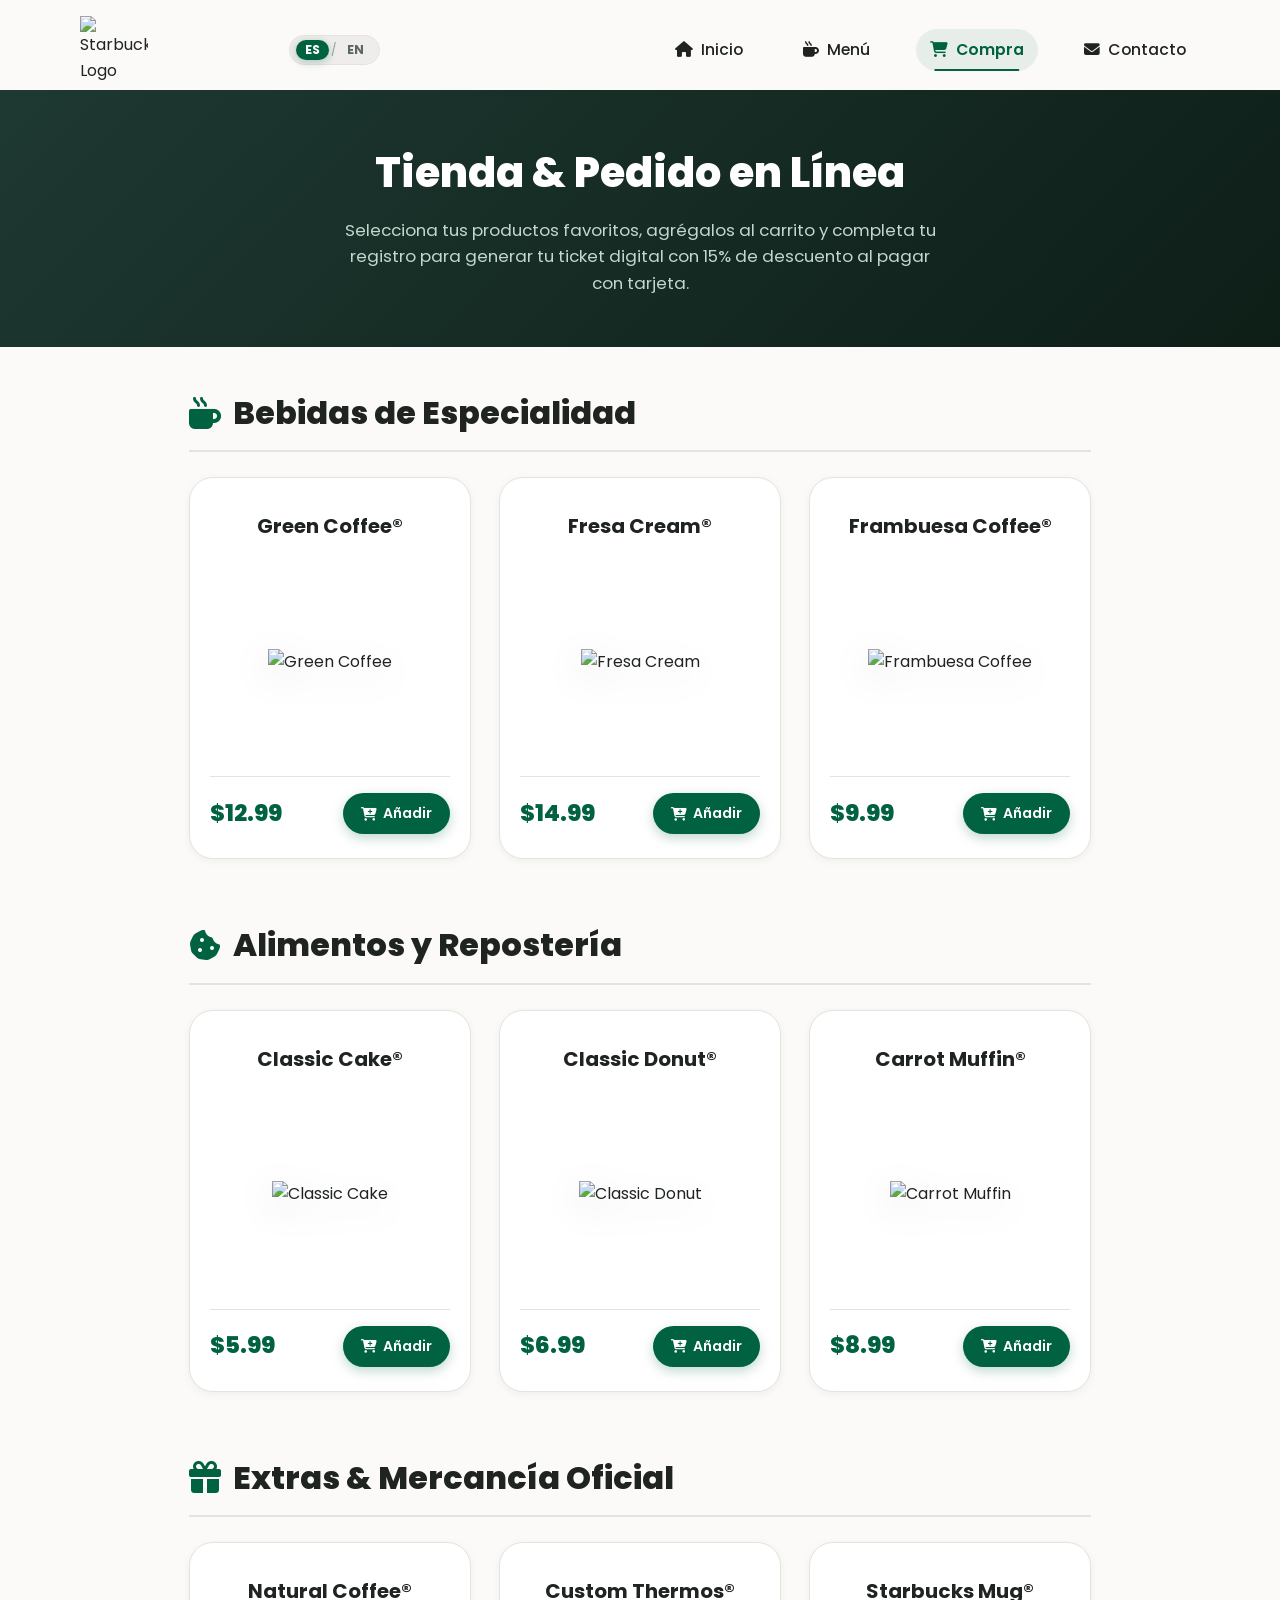
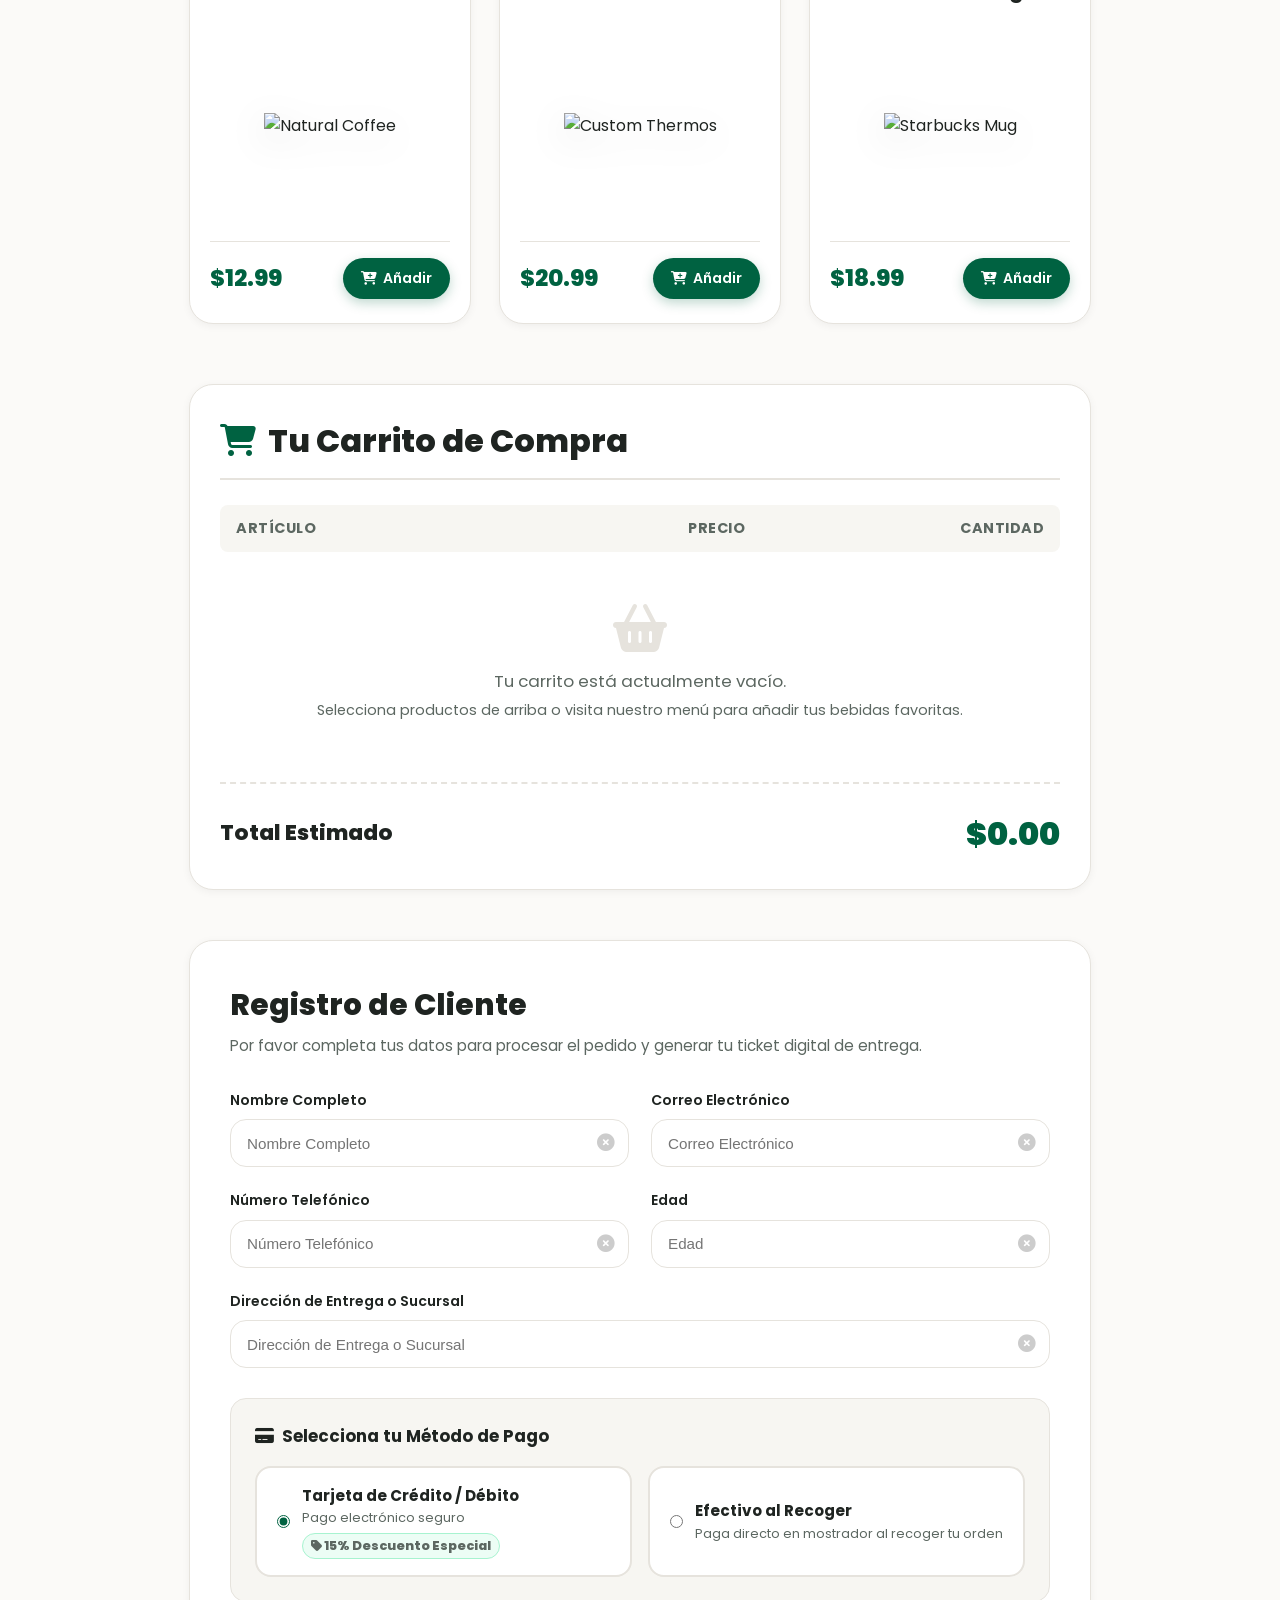
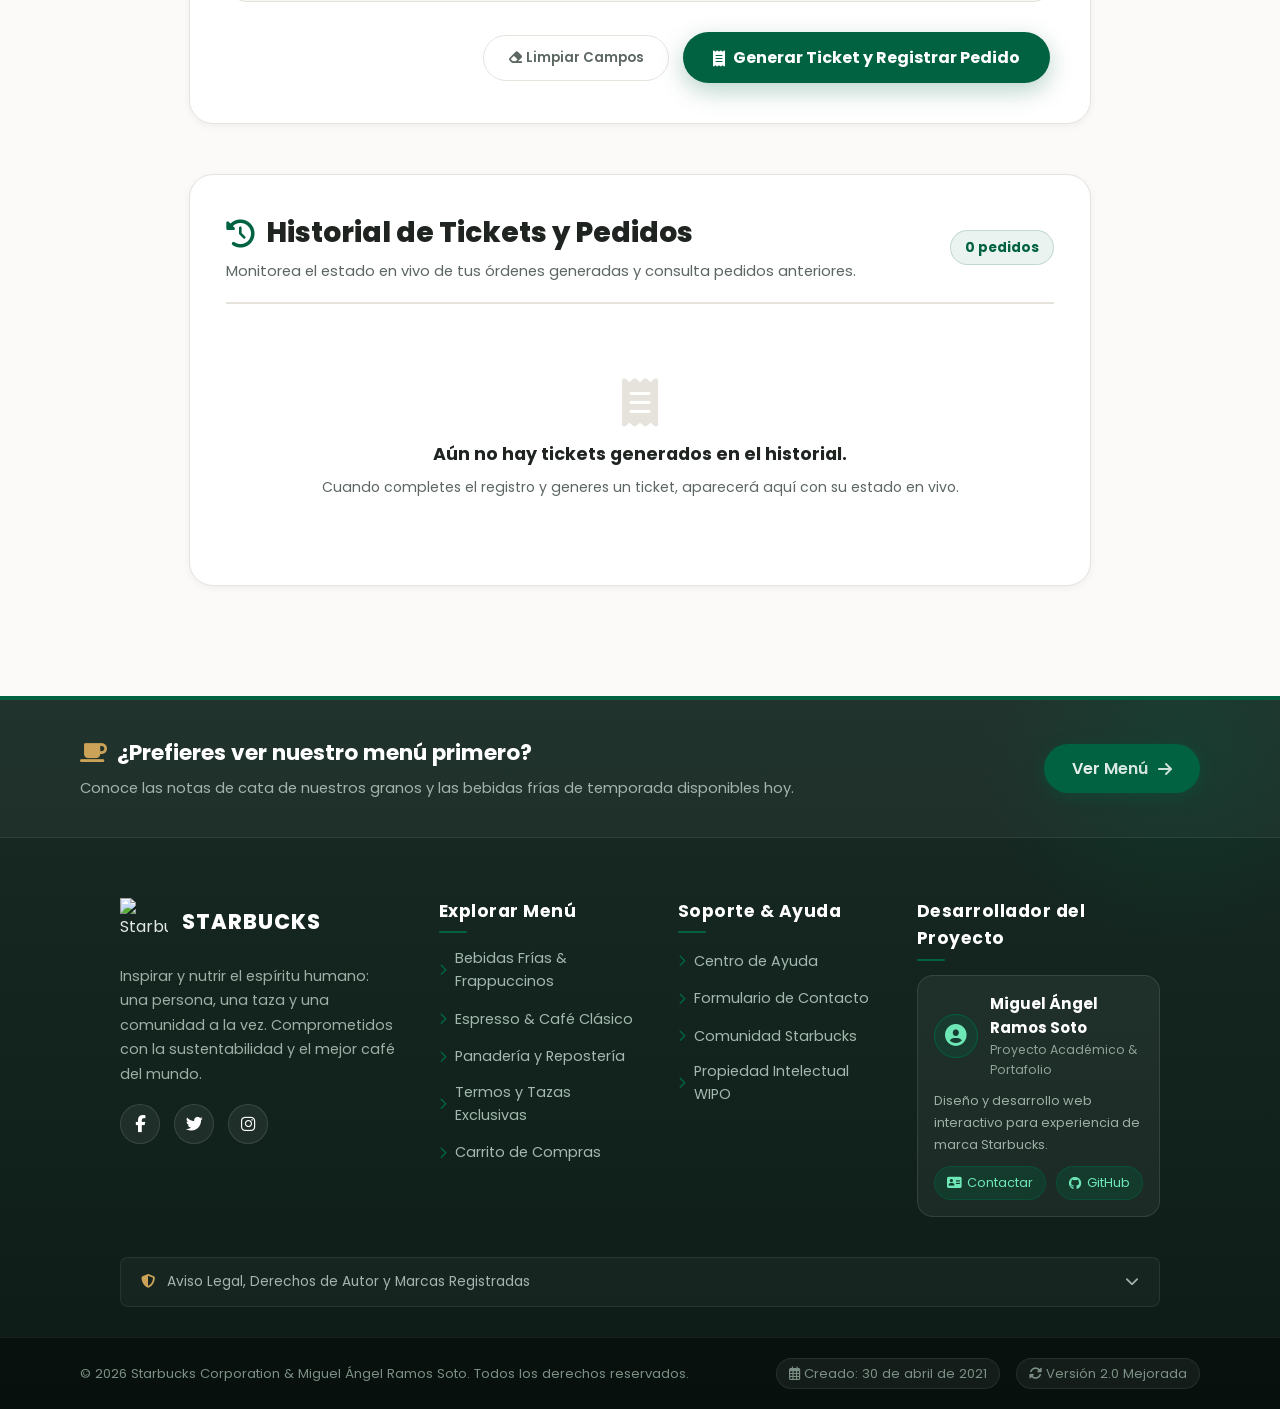
==== commit dced325e: "fix: resolver desenfoque en el menu drawer responsive aislando backdrop al fondo" ====
--- a/compra.html
+++ b/compra.html
@@ -41,6 +41,9 @@
       </button>
     </div>
 
+    <!-- Backdrop de desenfoque exclusivo para el fondo en móviles -->
+    <div class="nav-backdrop" onclick="closeMenu()"></div>
+
     <div class="navegador-wrapper">
       <ul class="navegador">
         <li><a href="index.html"><i class="fas fa-home"></i> <span data-i18n="nav_home">Inicio</span></a></li>
--- a/CSS/theme.css
+++ b/CSS/theme.css
@@ -255,6 +255,8 @@
   border-radius: var(--radius-pill);
   padding: 4px 6px;
   gap: 2px;
+  position: relative;
+  z-index: 1100;
 }
 
 .lang-btn {
@@ -859,8 +861,24 @@
     padding: 12px 24px;
   }
 
+  /* Desactivar fondos y desenfoques del header cuando el menú está abierto para evitar herencia en el drawer */
+  body.menu-open header.site-header,
+  header.site-header.menu-open {
+    background: transparent !important;
+    backdrop-filter: none !important;
+    -webkit-backdrop-filter: none !important;
+    box-shadow: none !important;
+  }
+
   .toggle-menu-btn {
     display: flex;
+    position: relative;
+    z-index: 1100;
+    filter: none !important;
+    backdrop-filter: none !important;
+    -webkit-backdrop-filter: none !important;
+    transform: translateZ(0);
+    -webkit-transform: translateZ(0);
   }
 
   ul.navegador {
@@ -876,7 +894,12 @@
     padding: 90px 24px 30px;
     gap: 14px;
     transition: right var(--transition-smooth);
-    z-index: 1050;
+    z-index: 1050; /* Superior al backdrop (1020) para que NUNCA se desenfoque */
+    backdrop-filter: none !important;
+    -webkit-backdrop-filter: none !important;
+    filter: none !important;
+    transform: translateZ(0);
+    -webkit-transform: translateZ(0);
   }
 
   ul.navegador.active {
@@ -894,14 +917,18 @@
     border-radius: var(--radius-sm);
   }
 
-  /* Nav Backdrop */
+  /* Nav Backdrop - Desenfoca EXCLUSIVAMENTE el fondo de la página */
   .nav-backdrop {
     display: none;
     position: fixed;
     inset: 0;
+    width: 100vw;
+    height: 100vh;
     background: rgba(0, 0, 0, 0.45);
-    backdrop-filter: blur(4px);
+    backdrop-filter: blur(6px);
+    -webkit-backdrop-filter: blur(6px);
     z-index: 1020;
+    cursor: pointer;
   }
 
   .nav-backdrop.active {
